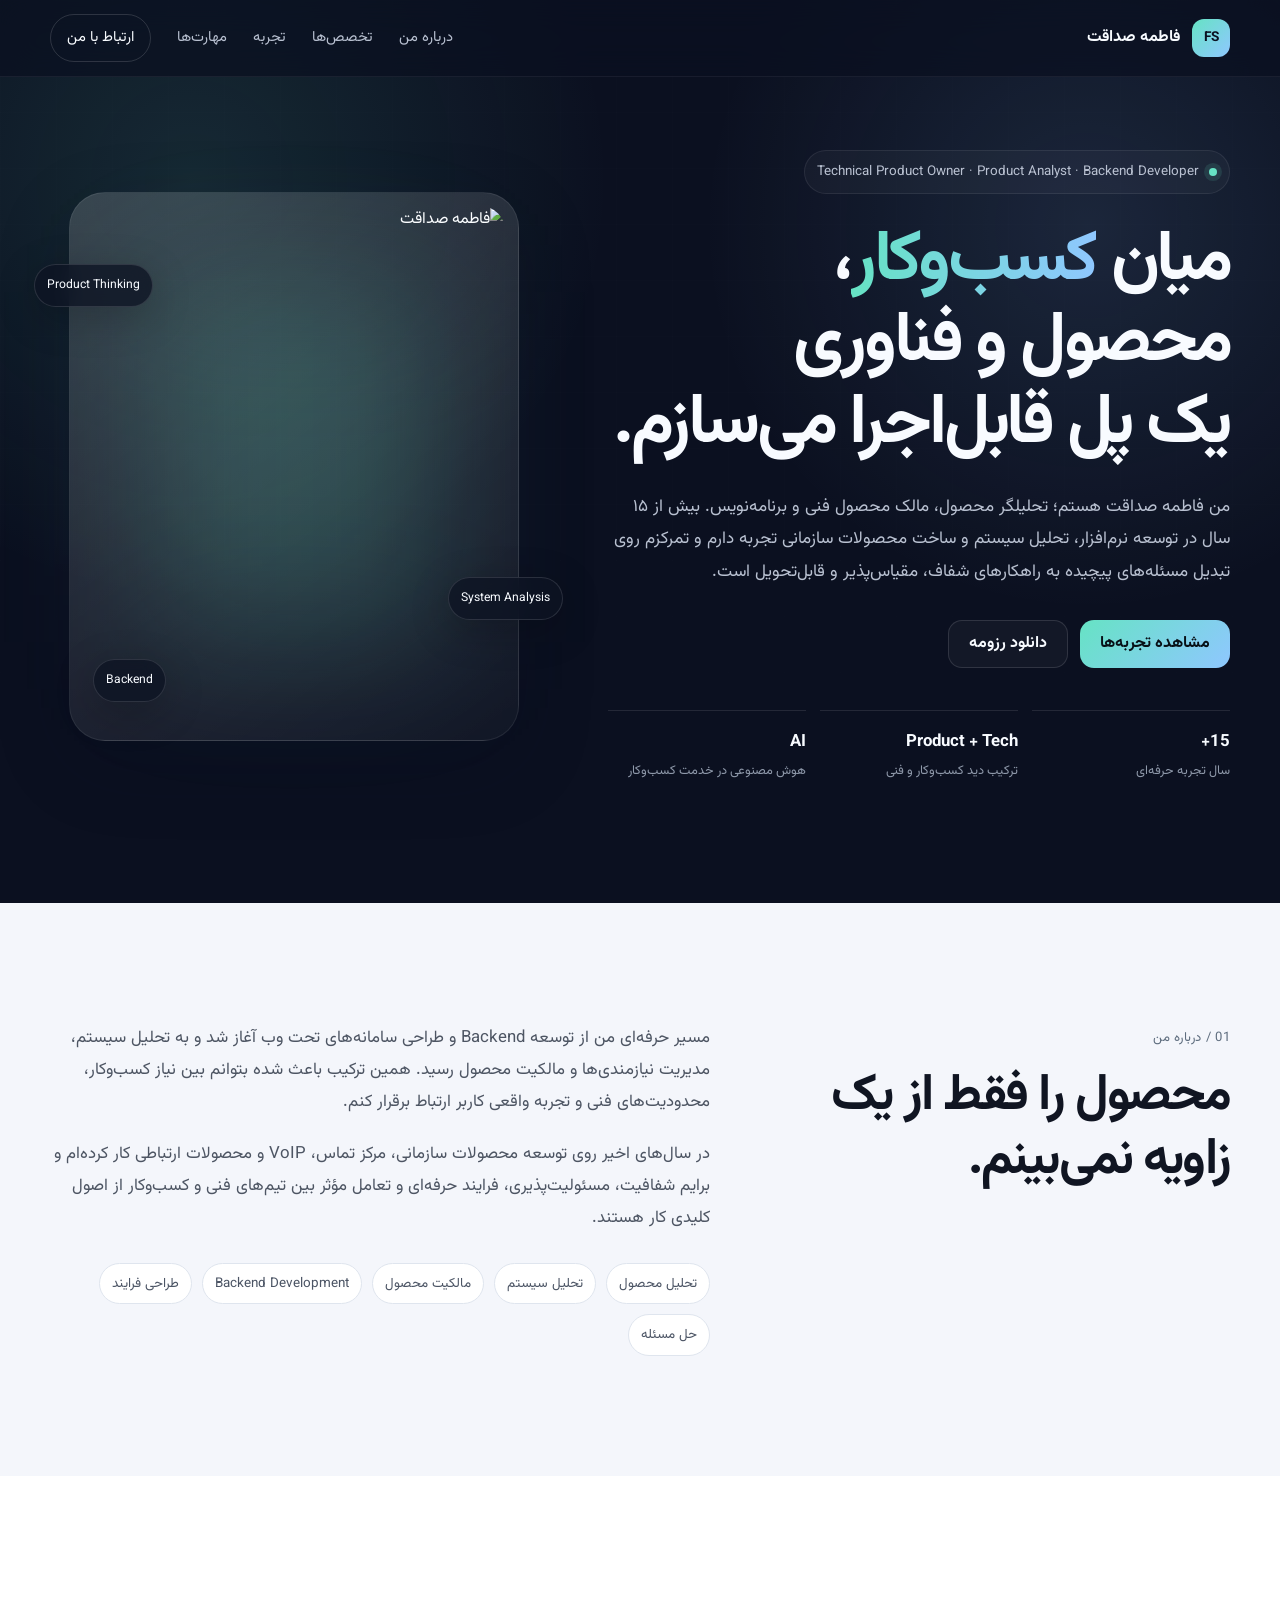
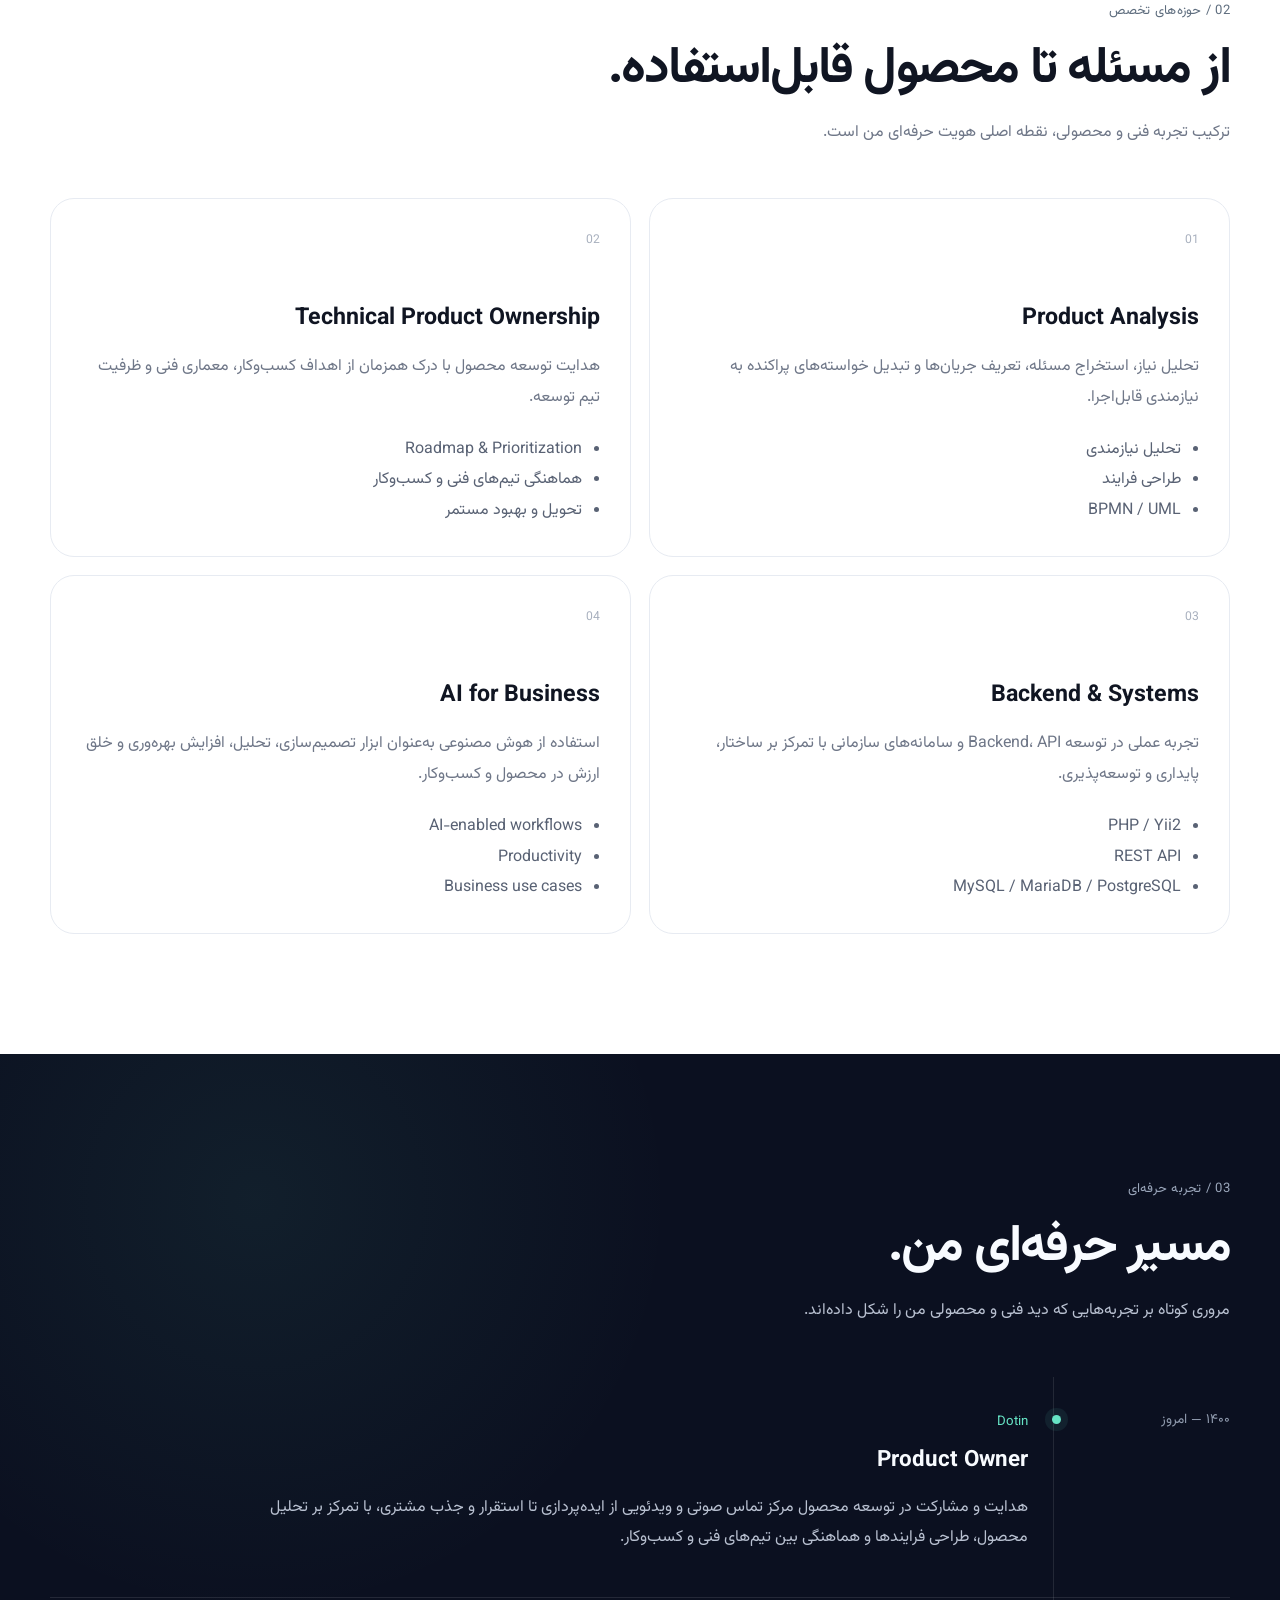
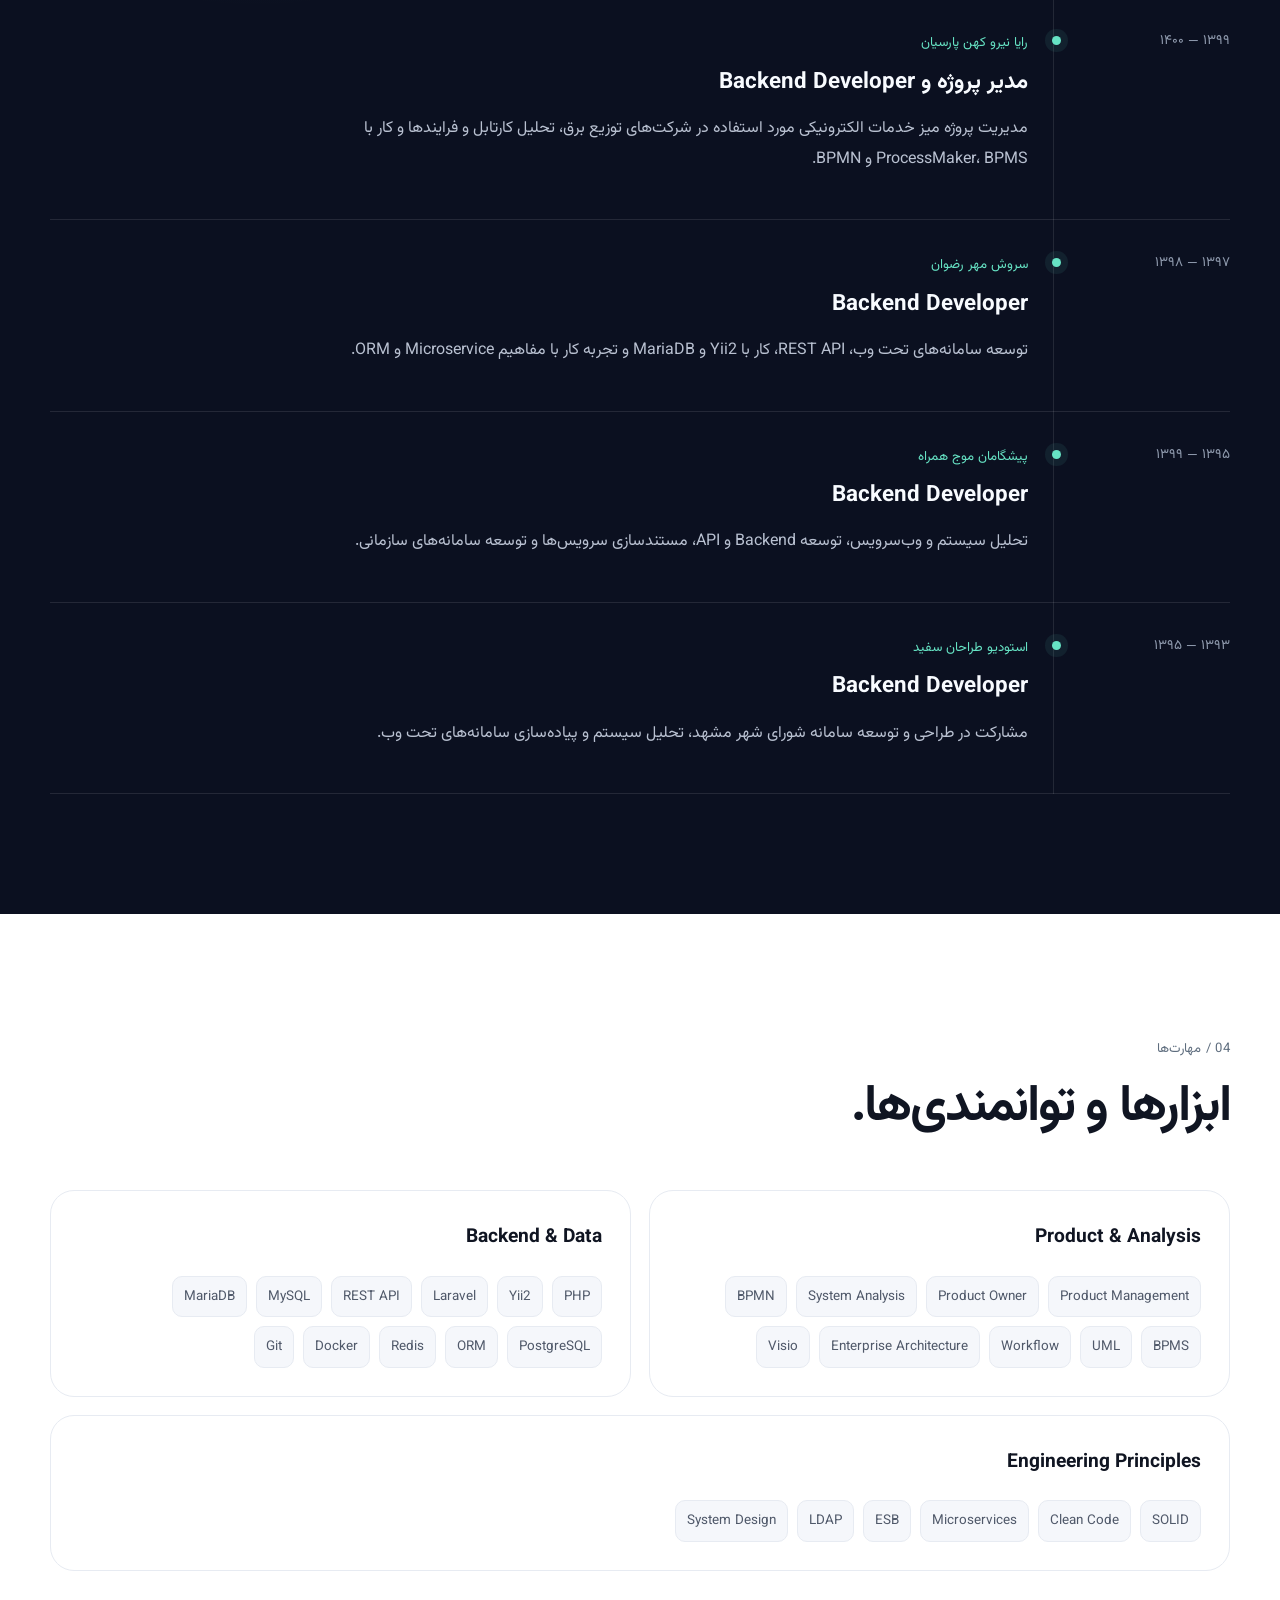
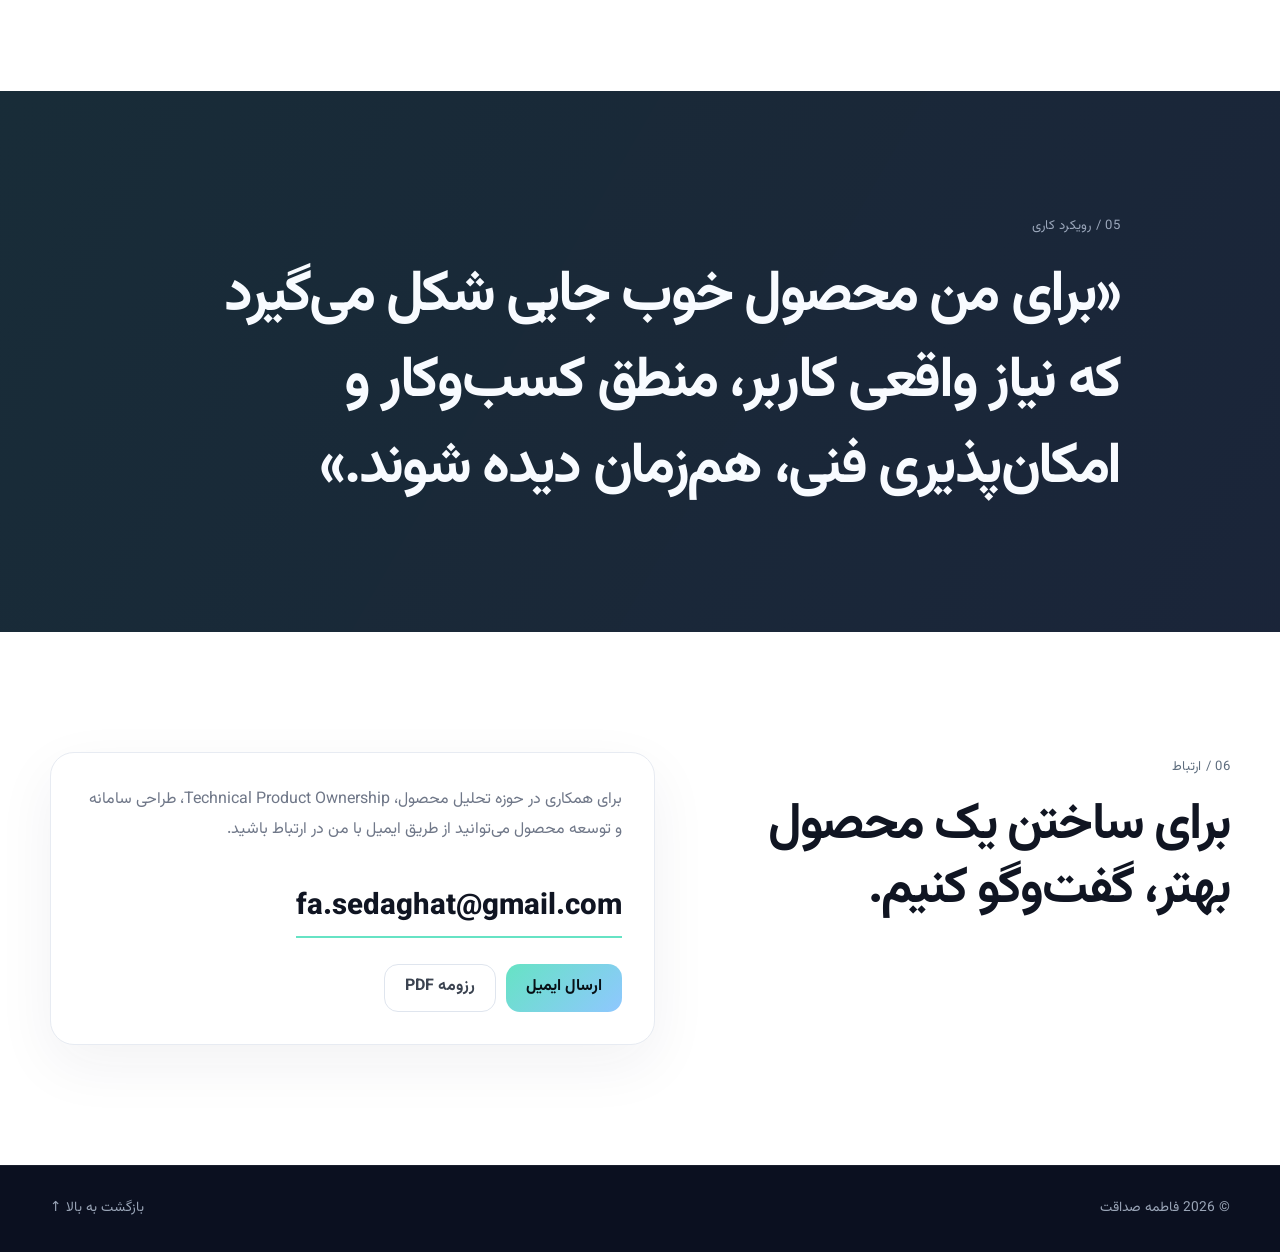
==== index.html @ 84507407 "Add files via upload" ====
<!DOCTYPE html>
<html lang="fa" dir="rtl">
<head>
  <meta charset="UTF-8" />
  <meta name="viewport" content="width=device-width, initial-scale=1.0" />
  <meta name="description" content="وب‌سایت شخصی فاطمه صداقت؛ تحلیلگر محصول، مالک محصول فنی و برنامه‌نویس." />
  <meta name="theme-color" content="#0b1020" />
  <title>فاطمه صداقت | Technical Product Owner & Product Analyst</title>

  <link rel="preconnect" href="https://fonts.googleapis.com">
  <link rel="preconnect" href="https://fonts.gstatic.com" crossorigin>
  <link href="https://fonts.googleapis.com/css2?family=Vazirmatn:wght@300;400;500;600;700;800&display=swap" rel="stylesheet">
  <link rel="stylesheet" href="style.css" />
</head>

<body>
  <div class="noise"></div>

  <header class="site-header" id="top">
    <div class="container nav-wrap">
      <a class="brand" href="#top" aria-label="بازگشت به ابتدای صفحه">
        <span class="brand-mark">FS</span>
        <span>فاطمه صداقت</span>
      </a>

      <button class="nav-toggle" aria-label="باز کردن منو" aria-expanded="false">
        <span></span><span></span>
      </button>

      <nav class="nav" aria-label="منوی اصلی">
        <a href="#about">درباره من</a>
        <a href="#expertise">تخصص‌ها</a>
        <a href="#experience">تجربه</a>
        <a href="#skills">مهارت‌ها</a>
        <a href="#contact" class="nav-cta">ارتباط با من</a>
      </nav>
    </div>
  </header>

  <main>
    <section class="hero section">
      <div class="hero-grid container">
        <div class="hero-copy reveal">
          <div class="eyebrow">
            <span class="status-dot"></span>
            Technical Product Owner · Product Analyst · Backend Developer
          </div>

          <h1>
            میان <span>کسب‌وکار</span>، محصول و فناوری<br />
            یک پل قابل‌اجرا می‌سازم.
          </h1>

          <p class="hero-text">
            من فاطمه صداقت هستم؛ تحلیلگر محصول، مالک محصول فنی و برنامه‌نویس.
            بیش از ۱۵ سال در توسعه نرم‌افزار، تحلیل سیستم و ساخت محصولات سازمانی تجربه دارم
            و تمرکزم روی تبدیل مسئله‌های پیچیده به راهکارهای شفاف، مقیاس‌پذیر و قابل‌تحویل است.
          </p>

          <div class="hero-actions">
            <a class="btn btn-primary" href="#experience">مشاهده تجربه‌ها</a>
            <a class="btn btn-ghost" href="assets/fatemeh-sedaghat-resume.pdf" target="_blank" rel="noopener">
              دانلود رزومه
            </a>
          </div>

          <div class="hero-meta">
            <div>
              <strong>15+</strong>
              <span>سال تجربه حرفه‌ای</span>
            </div>
            <div>
              <strong>Product + Tech</strong>
              <span>ترکیب دید کسب‌وکار و فنی</span>
            </div>
            <div>
              <strong>AI</strong>
              <span>هوش مصنوعی در خدمت کسب‌وکار</span>
            </div>
          </div>
        </div>

        <div class="hero-visual reveal">
          <div class="portrait-shell">
            <div class="portrait-glow"></div>
            <img src="assets/fatemeh-sedaghat.jpg" alt="فاطمه صداقت" />
            <div class="portrait-tag tag-one">Product Thinking</div>
            <div class="portrait-tag tag-two">System Analysis</div>
            <div class="portrait-tag tag-three">Backend</div>
          </div>
        </div>
      </div>

      <div class="hero-grid-bg"></div>
    </section>

    <section class="section section-muted" id="about">
      <div class="container two-col">
        <div class="section-heading reveal">
          <span class="kicker">01 / درباره من</span>
          <h2>محصول را فقط از یک زاویه نمی‌بینم.</h2>
        </div>

        <div class="about-copy reveal">
          <p>
            مسیر حرفه‌ای من از توسعه Backend و طراحی سامانه‌های تحت وب آغاز شد و به تحلیل سیستم،
            مدیریت نیازمندی‌ها و مالکیت محصول رسید. همین ترکیب باعث شده بتوانم بین نیاز کسب‌وکار،
            محدودیت‌های فنی و تجربه واقعی کاربر ارتباط برقرار کنم.
          </p>
          <p>
            در سال‌های اخیر روی توسعه محصولات سازمانی، مرکز تماس، VoIP و محصولات ارتباطی کار کرده‌ام
            و برایم شفافیت، مسئولیت‌پذیری، فرایند حرفه‌ای و تعامل مؤثر بین تیم‌های فنی و کسب‌وکار
            از اصول کلیدی کار هستند.
          </p>

          <div class="about-points">
            <span>تحلیل محصول</span>
            <span>تحلیل سیستم</span>
            <span>مالکیت محصول</span>
            <span>Backend Development</span>
            <span>طراحی فرایند</span>
            <span>حل مسئله</span>
          </div>
        </div>
      </div>
    </section>

    <section class="section" id="expertise">
      <div class="container">
        <div class="section-heading wide reveal">
          <span class="kicker">02 / حوزه‌های تخصص</span>
          <h2>از مسئله تا محصول قابل‌استفاده.</h2>
          <p>ترکیب تجربه فنی و محصولی، نقطه اصلی هویت حرفه‌ای من است.</p>
        </div>

        <div class="cards-grid">
          <article class="service-card reveal">
            <div class="card-index">01</div>
            <h3>Product Analysis</h3>
            <p>تحلیل نیاز، استخراج مسئله، تعریف جریان‌ها و تبدیل خواسته‌های پراکنده به نیازمندی قابل‌اجرا.</p>
            <ul>
              <li>تحلیل نیازمندی</li>
              <li>طراحی فرایند</li>
              <li>BPMN / UML</li>
            </ul>
          </article>

          <article class="service-card reveal">
            <div class="card-index">02</div>
            <h3>Technical Product Ownership</h3>
            <p>هدایت توسعه محصول با درک همزمان از اهداف کسب‌وکار، معماری فنی و ظرفیت تیم توسعه.</p>
            <ul>
              <li>Roadmap & Prioritization</li>
              <li>هماهنگی تیم‌های فنی و کسب‌وکار</li>
              <li>تحویل و بهبود مستمر</li>
            </ul>
          </article>

          <article class="service-card reveal">
            <div class="card-index">03</div>
            <h3>Backend & Systems</h3>
            <p>تجربه عملی در توسعه Backend، API و سامانه‌های سازمانی با تمرکز بر ساختار، پایداری و توسعه‌پذیری.</p>
            <ul>
              <li>PHP / Yii2</li>
              <li>REST API</li>
              <li>MySQL / MariaDB / PostgreSQL</li>
            </ul>
          </article>

          <article class="service-card reveal">
            <div class="card-index">04</div>
            <h3>AI for Business</h3>
            <p>استفاده از هوش مصنوعی به‌عنوان ابزار تصمیم‌سازی، تحلیل، افزایش بهره‌وری و خلق ارزش در محصول و کسب‌وکار.</p>
            <ul>
              <li>AI-enabled workflows</li>
              <li>Productivity</li>
              <li>Business use cases</li>
            </ul>
          </article>
        </div>
      </div>
    </section>

    <section class="section section-dark" id="experience">
      <div class="container">
        <div class="section-heading wide reveal">
          <span class="kicker">03 / تجربه حرفه‌ای</span>
          <h2>مسیر حرفه‌ای من.</h2>
          <p>مروری کوتاه بر تجربه‌هایی که دید فنی و محصولی من را شکل داده‌اند.</p>
        </div>

        <div class="timeline">
          <article class="timeline-item reveal">
            <div class="timeline-date">۱۴۰۰ — امروز</div>
            <div class="timeline-content">
              <span class="company">Dotin</span>
              <h3>Product Owner</h3>
              <p>
                هدایت و مشارکت در توسعه محصول مرکز تماس صوتی و ویدئویی از ایده‌پردازی تا استقرار و جذب مشتری،
                با تمرکز بر تحلیل محصول، طراحی فرایندها و هماهنگی بین تیم‌های فنی و کسب‌وکار.
              </p>
            </div>
          </article>

          <article class="timeline-item reveal">
            <div class="timeline-date">۱۳۹۹ — ۱۴۰۰</div>
            <div class="timeline-content">
              <span class="company">رایا نیرو کهن پارسیان</span>
              <h3>مدیر پروژه و Backend Developer</h3>
              <p>
                مدیریت پروژه میز خدمات الکترونیکی مورد استفاده در شرکت‌های توزیع برق،
                تحلیل کارتابل و فرایندها و کار با ProcessMaker، BPMS و BPMN.
              </p>
            </div>
          </article>

          <article class="timeline-item reveal">
            <div class="timeline-date">۱۳۹۷ — ۱۳۹۸</div>
            <div class="timeline-content">
              <span class="company">سروش مهر رضوان</span>
              <h3>Backend Developer</h3>
              <p>
                توسعه سامانه‌های تحت وب، REST API، کار با Yii2 و MariaDB و تجربه کار با مفاهیم Microservice و ORM.
              </p>
            </div>
          </article>

          <article class="timeline-item reveal">
            <div class="timeline-date">۱۳۹۵ — ۱۳۹۹</div>
            <div class="timeline-content">
              <span class="company">پیشگامان موج همراه</span>
              <h3>Backend Developer</h3>
              <p>
                تحلیل سیستم و وب‌سرویس، توسعه Backend و API، مستندسازی سرویس‌ها و توسعه سامانه‌های سازمانی.
              </p>
            </div>
          </article>

          <article class="timeline-item reveal">
            <div class="timeline-date">۱۳۹۳ — ۱۳۹۵</div>
            <div class="timeline-content">
              <span class="company">استودیو طراحان سفید</span>
              <h3>Backend Developer</h3>
              <p>
                مشارکت در طراحی و توسعه سامانه شورای شهر مشهد، تحلیل سیستم و پیاده‌سازی سامانه‌های تحت وب.
              </p>
            </div>
          </article>
        </div>
      </div>
    </section>

    <section class="section" id="skills">
      <div class="container">
        <div class="section-heading wide reveal">
          <span class="kicker">04 / مهارت‌ها</span>
          <h2>ابزارها و توانمندی‌ها.</h2>
        </div>

        <div class="skills-layout">
          <div class="skill-panel reveal">
            <h3>Product & Analysis</h3>
            <div class="skill-cloud">
              <span>Product Management</span><span>Product Owner</span><span>System Analysis</span>
              <span>BPMN</span><span>BPMS</span><span>UML</span><span>Workflow</span>
              <span>Enterprise Architecture</span><span>Visio</span>
            </div>
          </div>

          <div class="skill-panel reveal">
            <h3>Backend & Data</h3>
            <div class="skill-cloud">
              <span>PHP</span><span>Yii2</span><span>Laravel</span><span>REST API</span>
              <span>MySQL</span><span>MariaDB</span><span>PostgreSQL</span><span>ORM</span>
              <span>Redis</span><span>Docker</span><span>Git</span>
            </div>
          </div>

          <div class="skill-panel reveal">
            <h3>Engineering Principles</h3>
            <div class="skill-cloud">
              <span>SOLID</span><span>Clean Code</span><span>Microservices</span>
              <span>ESB</span><span>LDAP</span><span>System Design</span>
            </div>
          </div>
        </div>
      </div>
    </section>

    <section class="section section-accent">
      <div class="container philosophy reveal">
        <span class="kicker">05 / رویکرد کاری</span>
        <blockquote>
          «برای من محصول خوب جایی شکل می‌گیرد که نیاز واقعی کاربر،
          منطق کسب‌وکار و امکان‌پذیری فنی، هم‌زمان دیده شوند.»
        </blockquote>
      </div>
    </section>

    <section class="section" id="contact">
      <div class="container contact-grid">
        <div class="section-heading reveal">
          <span class="kicker">06 / ارتباط</span>
          <h2>برای ساختن یک محصول بهتر، گفت‌وگو کنیم.</h2>
        </div>

        <div class="contact-card reveal">
          <p>
            برای همکاری در حوزه تحلیل محصول، Technical Product Ownership،
            طراحی سامانه و توسعه محصول می‌توانید از طریق ایمیل با من در ارتباط باشید.
          </p>

          <a class="email-link" href="mailto:fa.sedaghat@gmail.com">fa.sedaghat@gmail.com</a>

          <div class="contact-actions">
            <a class="btn btn-primary" href="mailto:fa.sedaghat@gmail.com">ارسال ایمیل</a>
            <a class="btn btn-ghost" href="assets/fatemeh-sedaghat-resume.pdf" target="_blank" rel="noopener">رزومه PDF</a>
          </div>
        </div>
      </div>
    </section>
  </main>

  <footer>
    <div class="container footer-inner">
      <span>© <span id="year"></span> فاطمه صداقت</span>
      <a href="#top">بازگشت به بالا ↑</a>
    </div>
  </footer>

  <script src="script.js"></script>
</body>
</html>
---- style.css ----
:root {
  --bg: #0b1020;
  --bg-2: #101728;
  --panel: #131c30;
  --panel-soft: #f4f6fb;
  --text: #101522;
  --muted: #6f7788;
  --white: #f8fbff;
  --white-muted: #b9c1d1;
  --accent: #66e3c4;
  --accent-2: #8fc7ff;
  --line: rgba(255,255,255,.10);
  --line-light: #e7ebf2;
  --radius: 24px;
  --shadow: 0 24px 80px rgba(9,14,28,.16);
}

* { box-sizing: border-box; }
html { scroll-behavior: smooth; }

body {
  margin: 0;
  font-family: "Vazirmatn", system-ui, -apple-system, BlinkMacSystemFont, "Segoe UI", sans-serif;
  color: var(--text);
  background: #ffffff;
  line-height: 1.9;
  overflow-x: hidden;
}

a { color: inherit; text-decoration: none; }
img { max-width: 100%; display: block; }
button { font: inherit; }

.noise {
  pointer-events: none;
  position: fixed;
  inset: 0;
  opacity: .025;
  z-index: 100;
  background-image: radial-gradient(#000 0.65px, transparent 0.65px);
  background-size: 4px 4px;
}

.container {
  width: min(1180px, calc(100% - 40px));
  margin: 0 auto;
}

.section {
  position: relative;
  padding: 120px 0;
}

.section-muted { background: var(--panel-soft); }

.site-header {
  position: fixed;
  top: 0;
  left: 0;
  right: 0;
  z-index: 50;
  background: rgba(11,16,32,.72);
  backdrop-filter: blur(16px);
  border-bottom: 1px solid rgba(255,255,255,.06);
}

.nav-wrap {
  min-height: 76px;
  display: flex;
  align-items: center;
  justify-content: space-between;
  gap: 24px;
}

.brand {
  color: var(--white);
  display: inline-flex;
  align-items: center;
  gap: 12px;
  font-weight: 700;
}

.brand-mark {
  width: 38px;
  height: 38px;
  border-radius: 12px;
  display: grid;
  place-items: center;
  color: var(--bg);
  background: linear-gradient(135deg, var(--accent), var(--accent-2));
  font-size: .85rem;
}

.nav {
  display: flex;
  align-items: center;
  gap: 26px;
  color: var(--white-muted);
  font-size: .92rem;
}

.nav a { transition: color .2s ease; }
.nav a:hover { color: var(--white); }

.nav-cta {
  border: 1px solid rgba(255,255,255,.14);
  padding: 9px 16px;
  border-radius: 999px;
  color: var(--white) !important;
}

.nav-toggle {
  display: none;
  border: 0;
  background: transparent;
  padding: 8px;
}
.nav-toggle span {
  width: 24px;
  height: 2px;
  display: block;
  background: var(--white);
  margin: 5px 0;
}

.hero {
  min-height: 100vh;
  display: flex;
  align-items: center;
  background:
    radial-gradient(circle at 15% 20%, rgba(102,227,196,.12), transparent 32%),
    radial-gradient(circle at 85% 25%, rgba(143,199,255,.12), transparent 30%),
    var(--bg);
  color: var(--white);
  padding-top: 150px;
  overflow: hidden;
}

.hero-grid {
  position: relative;
  z-index: 2;
  display: grid;
  grid-template-columns: 1.12fr .88fr;
  gap: 70px;
  align-items: center;
}

.eyebrow {
  display: inline-flex;
  align-items: center;
  gap: 10px;
  color: var(--white-muted);
  font-size: .84rem;
  padding: 8px 12px;
  border: 1px solid rgba(255,255,255,.08);
  border-radius: 999px;
  background: rgba(255,255,255,.03);
}

.status-dot {
  width: 8px;
  height: 8px;
  border-radius: 50%;
  background: var(--accent);
  box-shadow: 0 0 0 5px rgba(102,227,196,.12);
}

.hero h1 {
  margin: 28px 0 24px;
  font-size: clamp(2.8rem, 5.5vw, 5.4rem);
  line-height: 1.16;
  letter-spacing: -.045em;
}
.hero h1 span {
  color: transparent;
  background: linear-gradient(90deg, var(--accent), var(--accent-2));
  background-clip: text;
  -webkit-background-clip: text;
}

.hero-text {
  color: var(--white-muted);
  max-width: 760px;
  font-size: 1.07rem;
}

.hero-actions {
  display: flex;
  flex-wrap: wrap;
  gap: 12px;
  margin-top: 32px;
}

.btn {
  display: inline-flex;
  align-items: center;
  justify-content: center;
  min-height: 48px;
  padding: 0 20px;
  border-radius: 14px;
  font-weight: 700;
  transition: transform .2s ease, background .2s ease, border-color .2s ease;
}
.btn:hover { transform: translateY(-2px); }

.btn-primary {
  color: #071016;
  background: linear-gradient(135deg, var(--accent), var(--accent-2));
}

.btn-ghost {
  color: inherit;
  border: 1px solid rgba(127,139,160,.25);
  background: rgba(255,255,255,.035);
}

.hero .btn-ghost {
  border-color: rgba(255,255,255,.12);
  color: var(--white);
}

.hero-meta {
  margin-top: 42px;
  display: grid;
  grid-template-columns: repeat(3, 1fr);
  gap: 14px;
}
.hero-meta > div {
  border-top: 1px solid rgba(255,255,255,.10);
  padding-top: 16px;
}
.hero-meta strong {
  display: block;
  color: var(--white);
  font-size: 1.05rem;
}
.hero-meta span {
  display: block;
  color: #8f99aa;
  font-size: .8rem;
}

.hero-visual {
  position: relative;
  min-height: 580px;
  display: grid;
  place-items: center;
}

.portrait-shell {
  position: relative;
  width: min(450px, 100%);
  aspect-ratio: .82;
  border-radius: 36px;
  padding: 12px;
  background: linear-gradient(145deg, rgba(255,255,255,.16), rgba(255,255,255,.03));
  border: 1px solid rgba(255,255,255,.08);
  box-shadow: var(--shadow);
}
.portrait-shell img {
  width: 100%;
  height: 100%;
  object-fit: cover;
  object-position: 35% center;
  border-radius: 28px;
  filter: saturate(.88) contrast(1.02);
}
.portrait-glow {
  position: absolute;
  inset: 18%;
  filter: blur(70px);
  background: rgba(102,227,196,.20);
  z-index: -1;
}
.portrait-tag {
  position: absolute;
  font-size: .76rem;
  color: var(--white);
  padding: 9px 12px;
  border-radius: 999px;
  border: 1px solid rgba(255,255,255,.12);
  background: rgba(13,20,35,.78);
  backdrop-filter: blur(10px);
  box-shadow: 0 10px 40px rgba(0,0,0,.22);
}
.tag-one { top: 13%; left: -8%; }
.tag-two { bottom: 22%; right: -10%; }
.tag-three { bottom: 7%; left: 5%; }

.hero-grid-bg {
  position: absolute;
  inset: 0;
  opacity: .25;
  background-image:
    linear-gradient(rgba(255,255,255,.03) 1px, transparent 1px),
    linear-gradient(90deg, rgba(255,255,255,.03) 1px, transparent 1px);
  background-size: 56px 56px;
  mask-image: linear-gradient(to bottom, #000 30%, transparent 100%);
}

.two-col {
  display: grid;
  grid-template-columns: .8fr 1.2fr;
  gap: 80px;
  align-items: start;
}

.kicker {
  display: inline-block;
  color: #5e6d7e;
  font-size: .82rem;
  letter-spacing: .02em;
  margin-bottom: 14px;
}
.section-dark .kicker,
.section-accent .kicker { color: #9ba7bb; }

.section-heading h2 {
  margin: 0;
  font-size: clamp(2rem, 4vw, 3.6rem);
  line-height: 1.25;
  letter-spacing: -.035em;
}
.section-heading.wide {
  max-width: 780px;
  margin-bottom: 50px;
}
.section-heading p {
  color: var(--muted);
  margin: 16px 0 0;
}

.about-copy {
  font-size: 1.05rem;
  color: #4d5563;
}
.about-copy p { margin-top: 0; margin-bottom: 20px; }

.about-points {
  display: flex;
  flex-wrap: wrap;
  gap: 10px;
  margin-top: 28px;
}
.about-points span {
  border: 1px solid #dfe5ee;
  background: #fff;
  padding: 7px 12px;
  border-radius: 999px;
  font-size: .84rem;
  color: #4c5565;
}

.cards-grid {
  display: grid;
  grid-template-columns: repeat(2, 1fr);
  gap: 18px;
}

.service-card {
  position: relative;
  min-height: 320px;
  padding: 30px;
  border-radius: var(--radius);
  border: 1px solid var(--line-light);
  background: #fff;
  transition: transform .25s ease, box-shadow .25s ease, border-color .25s ease;
}
.service-card:hover {
  transform: translateY(-5px);
  box-shadow: 0 22px 60px rgba(28,40,65,.08);
  border-color: #d7dfea;
}
.card-index {
  color: #a8b0be;
  font-size: .76rem;
  margin-bottom: 44px;
}
.service-card h3 {
  font-size: 1.45rem;
  margin: 0 0 12px;
}
.service-card p {
  color: var(--muted);
  margin: 0 0 22px;
}
.service-card ul {
  margin: 0;
  padding: 0 18px 0 0;
  color: #596274;
}

.section-dark {
  background:
    radial-gradient(circle at 20% 10%, rgba(102,227,196,.07), transparent 25%),
    var(--bg);
  color: var(--white);
}
.section-dark .section-heading p { color: var(--white-muted); }

.timeline {
  position: relative;
}
.timeline::before {
  content: "";
  position: absolute;
  top: 0;
  right: 176px;
  bottom: 0;
  width: 1px;
  background: var(--line);
}

.timeline-item {
  display: grid;
  grid-template-columns: 150px 1fr;
  gap: 52px;
  padding: 30px 0 44px;
  border-bottom: 1px solid var(--line);
}
.timeline-date {
  color: #8f9aad;
  font-size: .86rem;
}
.timeline-content {
  position: relative;
  max-width: 760px;
}
.timeline-content::before {
  content: "";
  position: absolute;
  right: -33px;
  top: 8px;
  width: 9px;
  height: 9px;
  border-radius: 50%;
  background: var(--accent);
  box-shadow: 0 0 0 7px rgba(102,227,196,.08);
}
.company {
  color: var(--accent);
  font-size: .83rem;
}
.timeline h3 {
  margin: 3px 0 10px;
  font-size: 1.4rem;
}
.timeline p {
  margin: 0;
  color: var(--white-muted);
}

.skills-layout {
  display: grid;
  grid-template-columns: 1fr 1fr;
  gap: 18px;
}
.skill-panel {
  padding: 28px;
  border: 1px solid var(--line-light);
  border-radius: var(--radius);
  background: #fff;
}
.skill-panel:nth-child(3) { grid-column: 1 / -1; }
.skill-panel h3 {
  margin: 0 0 20px;
  font-size: 1.2rem;
}
.skill-cloud {
  display: flex;
  flex-wrap: wrap;
  gap: 9px;
}
.skill-cloud span {
  background: #f5f7fb;
  border: 1px solid #e7ebf2;
  color: #50596a;
  padding: 7px 11px;
  border-radius: 10px;
  font-size: .84rem;
}

.section-accent {
  color: var(--white);
  background:
    linear-gradient(120deg, rgba(102,227,196,.10), rgba(143,199,255,.08)),
    var(--bg-2);
}
.philosophy {
  max-width: 960px;
}
blockquote {
  margin: 0;
  font-size: clamp(2rem, 4.5vw, 4.2rem);
  line-height: 1.5;
  letter-spacing: -.04em;
  font-weight: 700;
}

.contact-grid {
  display: grid;
  grid-template-columns: .9fr 1.1fr;
  gap: 80px;
  align-items: start;
}

.contact-card {
  padding: 32px;
  border-radius: var(--radius);
  border: 1px solid var(--line-light);
  background: #fff;
  box-shadow: 0 20px 60px rgba(28,40,65,.06);
}
.contact-card p {
  color: var(--muted);
  margin-top: 0;
}
.email-link {
  display: inline-block;
  direction: ltr;
  font-size: clamp(1.2rem, 2.3vw, 1.9rem);
  font-weight: 800;
  margin: 18px 0 26px;
  border-bottom: 2px solid var(--accent);
}
.contact-actions {
  display: flex;
  flex-wrap: wrap;
  gap: 10px;
}
.contact-card .btn-ghost {
  color: #3b4350;
  border-color: #dfe5ee;
}

footer {
  background: var(--bg);
  color: #9aa5b7;
  border-top: 1px solid rgba(255,255,255,.06);
}
.footer-inner {
  min-height: 86px;
  display: flex;
  align-items: center;
  justify-content: space-between;
  gap: 20px;
  font-size: .86rem;
}
.footer-inner a:hover { color: var(--white); }

.reveal {
  opacity: 0;
  transform: translateY(24px);
  transition: opacity .7s ease, transform .7s ease;
}
.reveal.visible {
  opacity: 1;
  transform: translateY(0);
}

@media (max-width: 980px) {
  .section { padding: 90px 0; }
  .hero-grid, .two-col, .contact-grid {
    grid-template-columns: 1fr;
    gap: 50px;
  }
  .hero { padding-top: 120px; }
  .hero-visual { min-height: auto; }
  .portrait-shell { width: min(560px, 92%); }
  .cards-grid { grid-template-columns: 1fr; }
  .timeline::before { right: 126px; }
  .timeline-item { grid-template-columns: 100px 1fr; }
  .skills-layout { grid-template-columns: 1fr; }
  .skill-panel:nth-child(3) { grid-column: auto; }
}

@media (max-width: 760px) {
  .container { width: min(100% - 28px, 1180px); }
  .site-header { background: rgba(11,16,32,.90); }
  .nav-toggle { display: block; }
  .nav {
    position: absolute;
    top: 76px;
    right: 14px;
    left: 14px;
    display: none;
    flex-direction: column;
    align-items: stretch;
    gap: 4px;
    padding: 14px;
    border-radius: 18px;
    background: #101728;
    border: 1px solid rgba(255,255,255,.08);
    box-shadow: 0 22px 70px rgba(0,0,0,.26);
  }
  .nav.open { display: flex; }
  .nav a { padding: 9px 10px; }
  .nav-cta { border-radius: 10px; }

  .hero h1 { font-size: clamp(2.5rem, 13vw, 4.2rem); }
  .hero-meta { grid-template-columns: 1fr; }
  .portrait-shell { aspect-ratio: .86; }
  .tag-one { left: 2%; }
  .tag-two { right: 2%; }

  .timeline::before { display: none; }
  .timeline-item {
    grid-template-columns: 1fr;
    gap: 8px;
  }
  .timeline-content::before { display: none; }
  blockquote { font-size: clamp(1.8rem, 8.5vw, 3rem); }

  .footer-inner {
    padding: 22px 0;
    flex-direction: column;
    justify-content: center;
  }
}
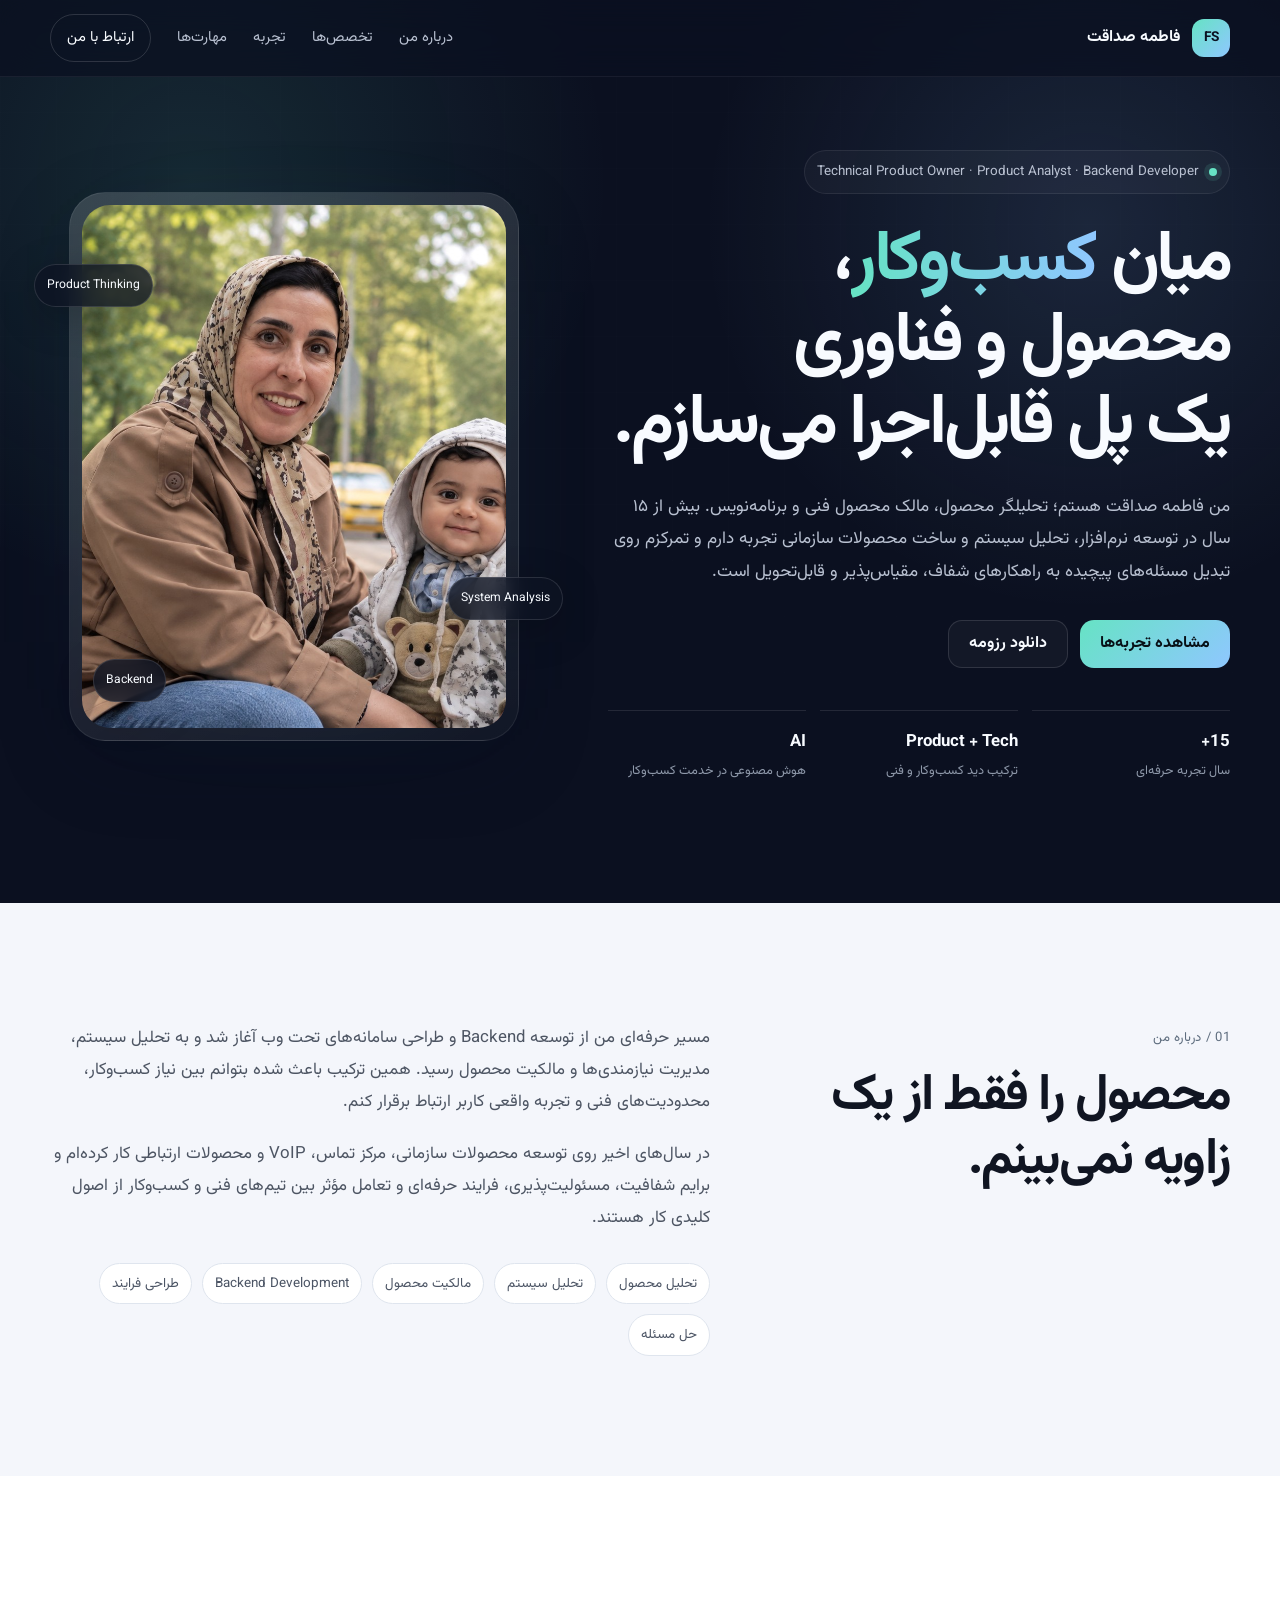
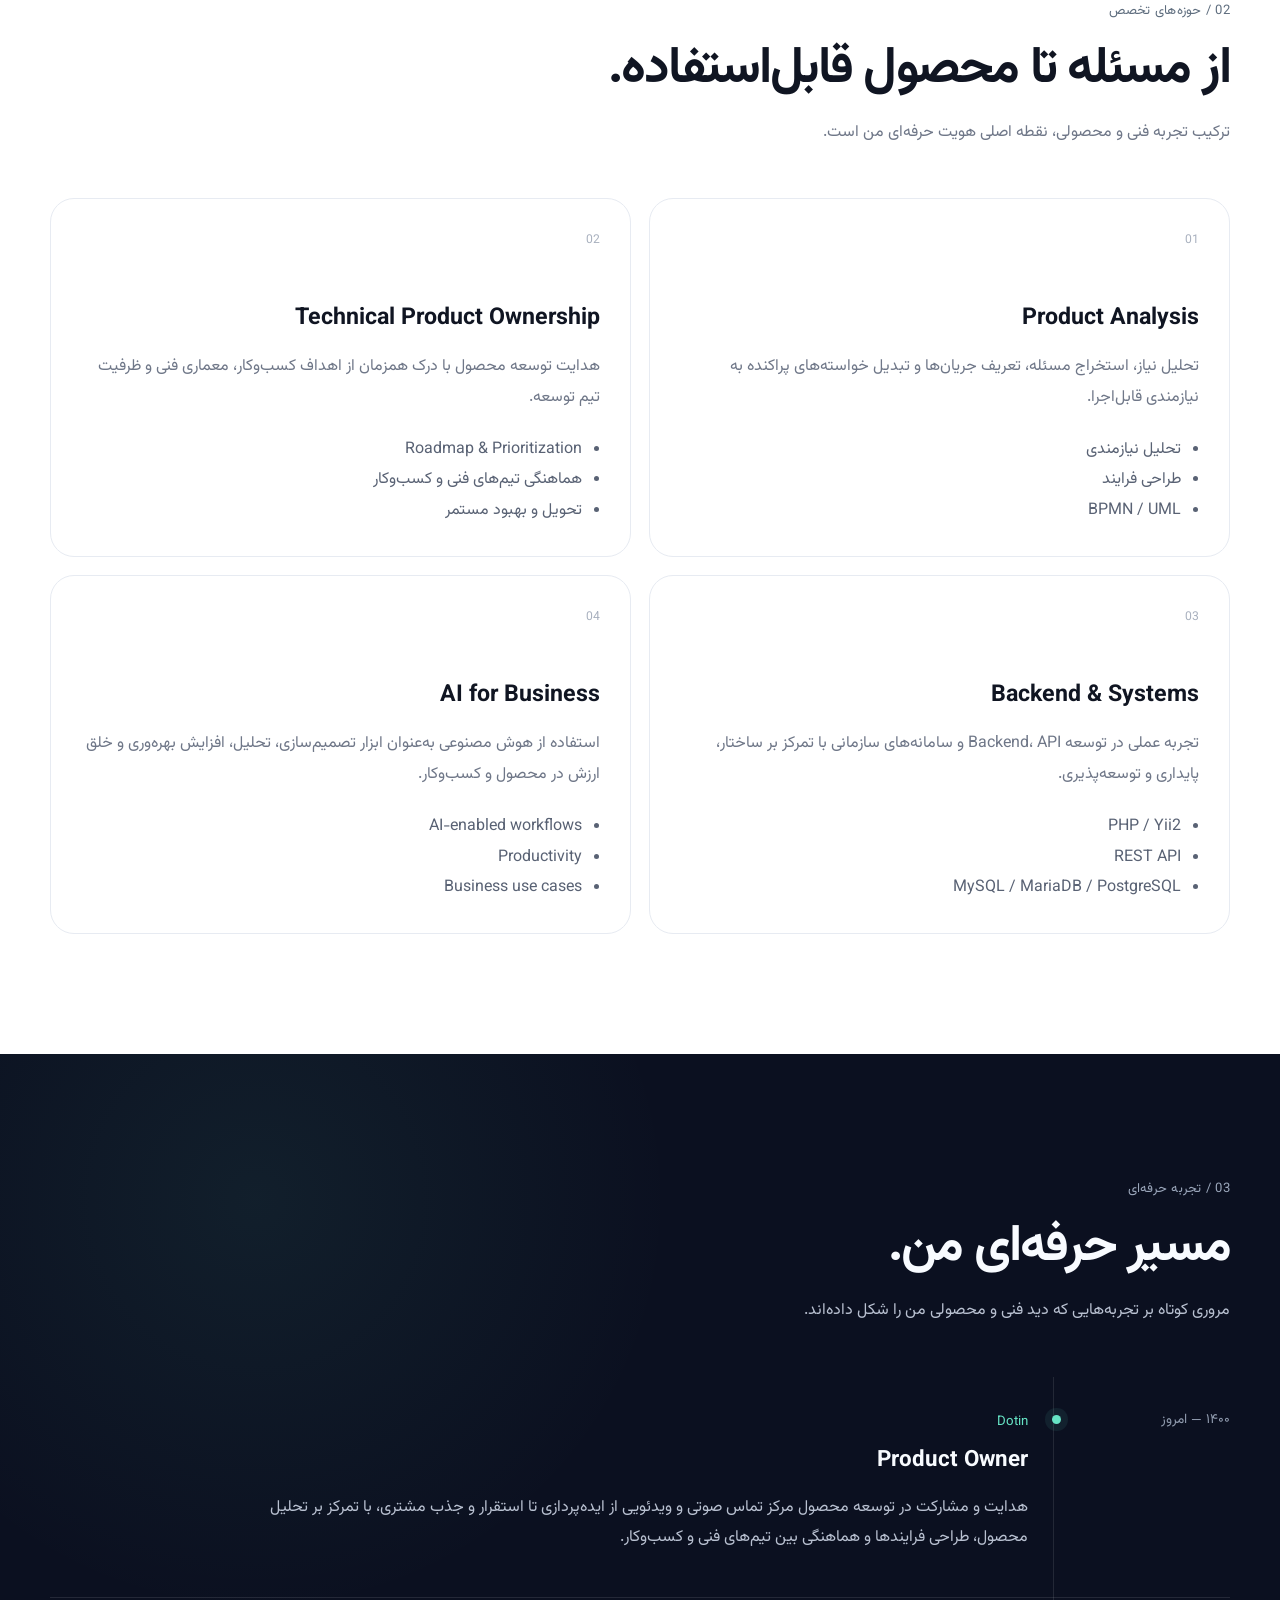
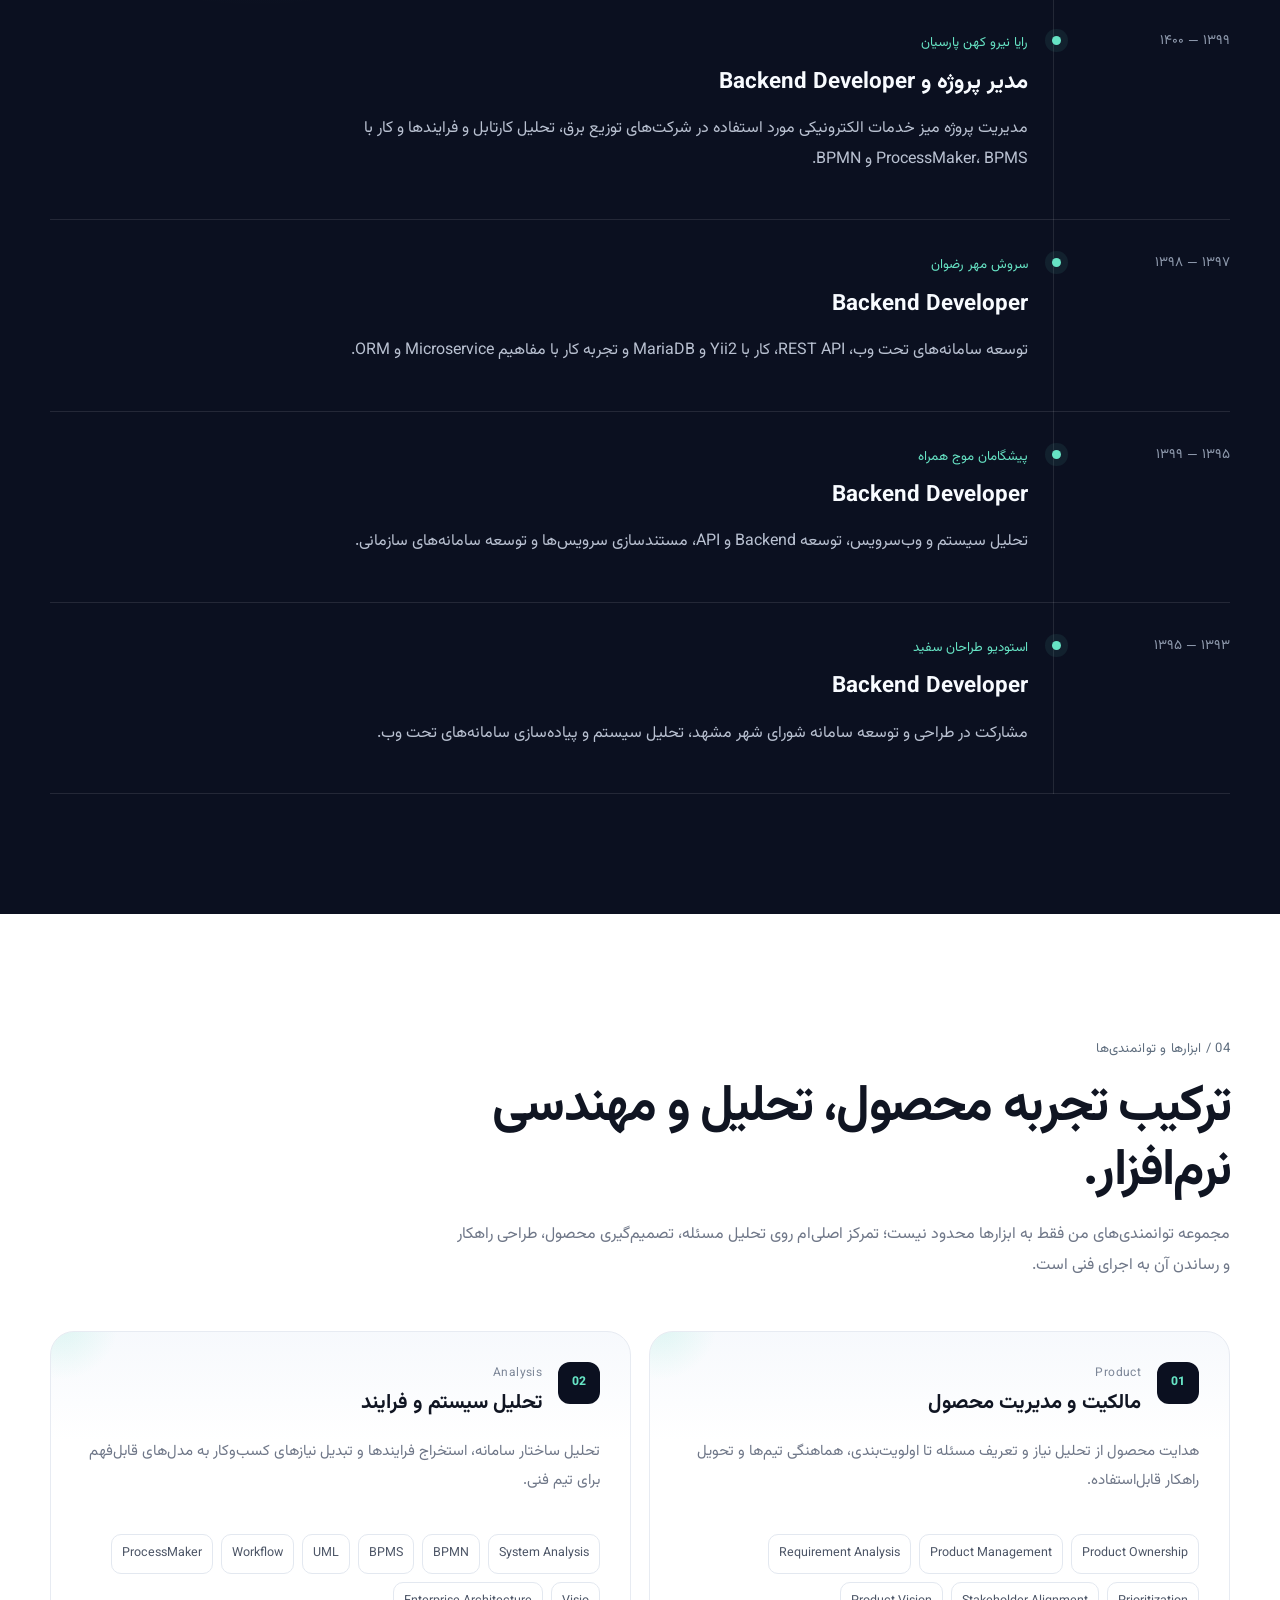
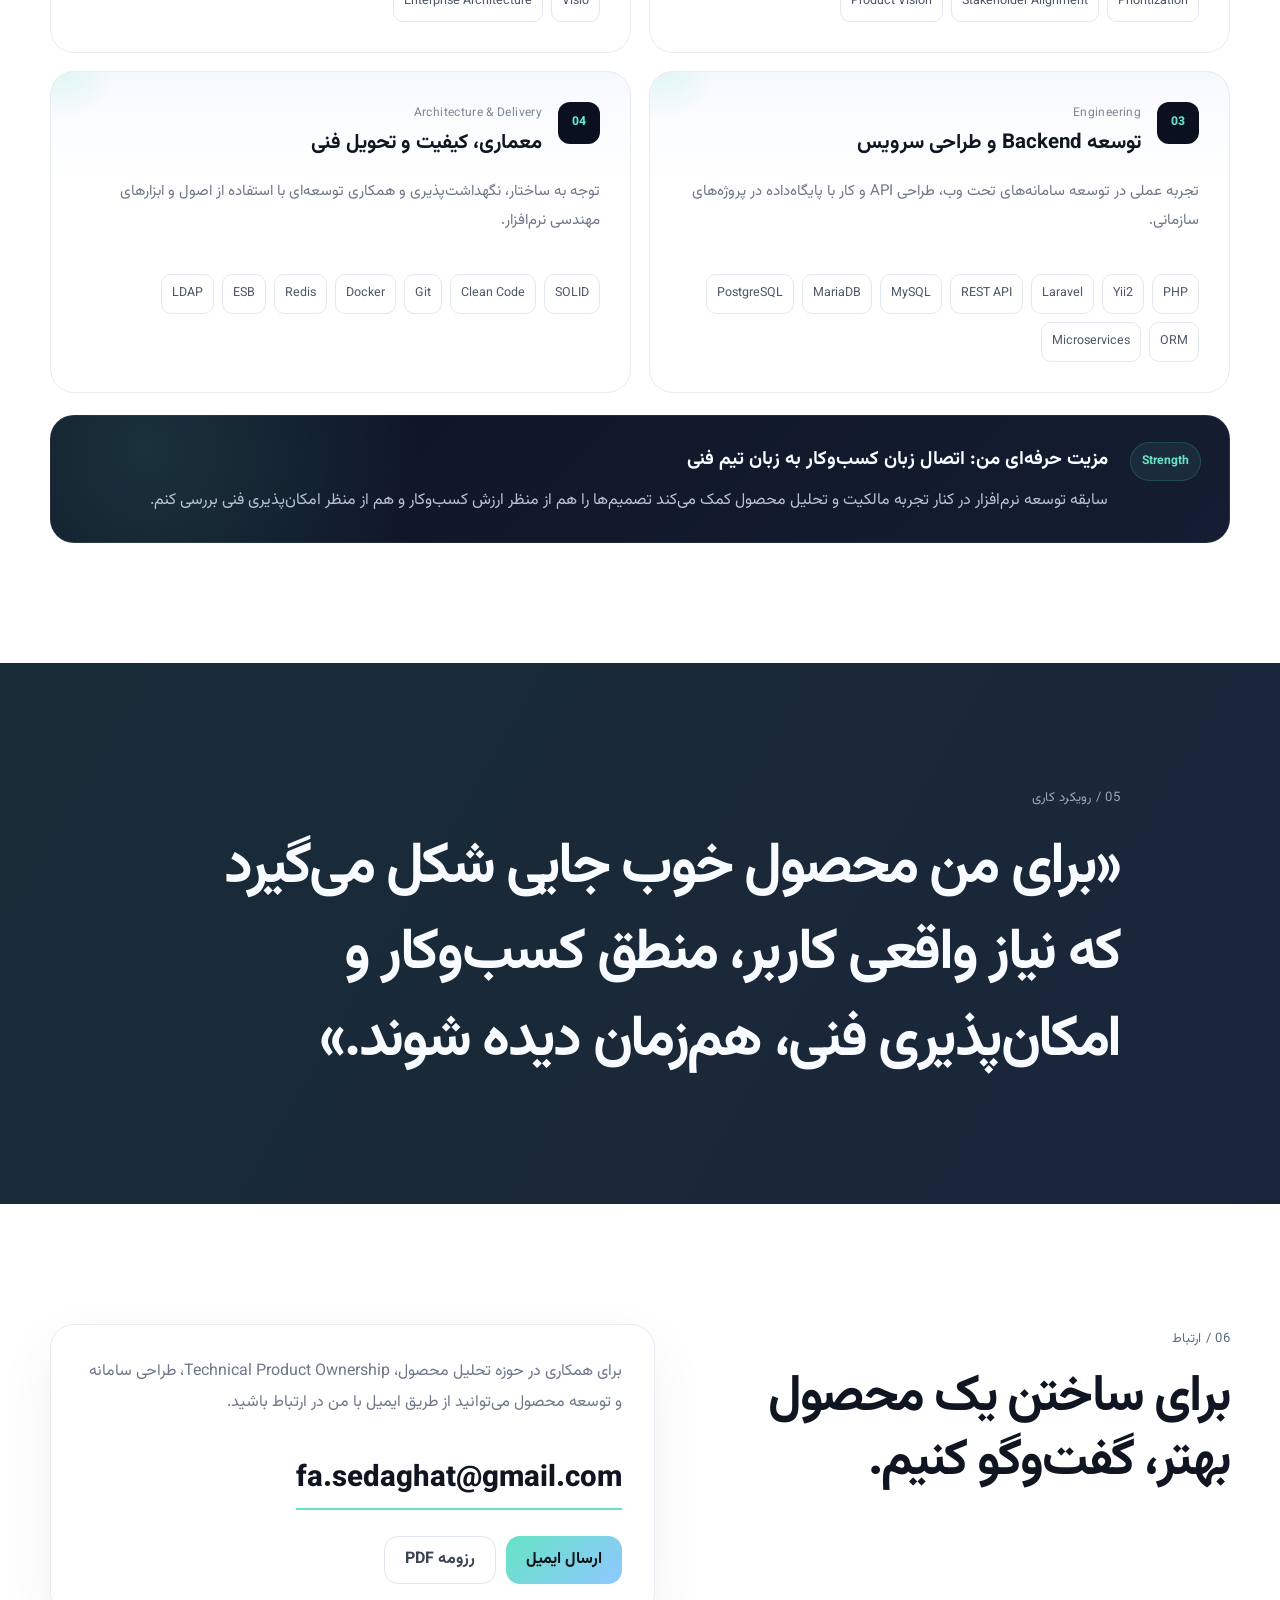
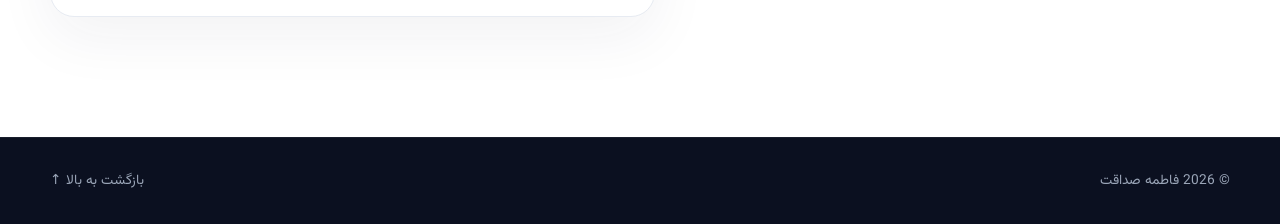
==== commit 81ac94bc: "Change skill" ====
--- a/index.html
+++ b/index.html
@@ -253,35 +253,114 @@
     <section class="section" id="skills">
       <div class="container">
         <div class="section-heading wide reveal">
-          <span class="kicker">04 / مهارت‌ها</span>
-          <h2>ابزارها و توانمندی‌ها.</h2>
-        </div>
-
-        <div class="skills-layout">
-          <div class="skill-panel reveal">
-            <h3>Product & Analysis</h3>
-            <div class="skill-cloud">
-              <span>Product Management</span><span>Product Owner</span><span>System Analysis</span>
-              <span>BPMN</span><span>BPMS</span><span>UML</span><span>Workflow</span>
-              <span>Enterprise Architecture</span><span>Visio</span>
-            </div>
-          </div>
-
-          <div class="skill-panel reveal">
-            <h3>Backend & Data</h3>
-            <div class="skill-cloud">
-              <span>PHP</span><span>Yii2</span><span>Laravel</span><span>REST API</span>
-              <span>MySQL</span><span>MariaDB</span><span>PostgreSQL</span><span>ORM</span>
-              <span>Redis</span><span>Docker</span><span>Git</span>
-            </div>
-          </div>
-
-          <div class="skill-panel reveal">
-            <h3>Engineering Principles</h3>
-            <div class="skill-cloud">
-              <span>SOLID</span><span>Clean Code</span><span>Microservices</span>
-              <span>ESB</span><span>LDAP</span><span>System Design</span>
-            </div>
+          <span class="kicker">04 / ابزارها و توانمندی‌ها</span>
+          <h2>ترکیب تجربه محصول، تحلیل و مهندسی نرم‌افزار.</h2>
+          <p>
+            مجموعه توانمندی‌های من فقط به ابزارها محدود نیست؛ تمرکز اصلی‌ام روی تحلیل مسئله،
+            تصمیم‌گیری محصول، طراحی راهکار و رساندن آن به اجرای فنی است.
+          </p>
+        </div>
+
+        <div class="capability-grid">
+          <article class="capability-card reveal">
+            <div class="capability-head">
+              <span class="capability-number">01</span>
+              <div>
+                <span class="capability-label">Product</span>
+                <h3>مالکیت و مدیریت محصول</h3>
+              </div>
+            </div>
+            <p class="capability-desc">
+              هدایت محصول از تحلیل نیاز و تعریف مسئله تا اولویت‌بندی، هماهنگی تیم‌ها و تحویل راهکار قابل‌استفاده.
+            </p>
+            <div class="capability-tags">
+              <span>Product Ownership</span>
+              <span>Product Management</span>
+              <span>Requirement Analysis</span>
+              <span>Prioritization</span>
+              <span>Stakeholder Alignment</span>
+              <span>Product Vision</span>
+            </div>
+          </article>
+
+          <article class="capability-card reveal">
+            <div class="capability-head">
+              <span class="capability-number">02</span>
+              <div>
+                <span class="capability-label">Analysis</span>
+                <h3>تحلیل سیستم و فرایند</h3>
+              </div>
+            </div>
+            <p class="capability-desc">
+              تحلیل ساختار سامانه، استخراج فرایندها و تبدیل نیازهای کسب‌وکار به مدل‌های قابل‌فهم برای تیم فنی.
+            </p>
+            <div class="capability-tags">
+              <span>System Analysis</span>
+              <span>BPMN</span>
+              <span>BPMS</span>
+              <span>UML</span>
+              <span>Workflow</span>
+              <span>ProcessMaker</span>
+              <span>Visio</span>
+              <span>Enterprise Architecture</span>
+            </div>
+          </article>
+
+          <article class="capability-card reveal">
+            <div class="capability-head">
+              <span class="capability-number">03</span>
+              <div>
+                <span class="capability-label">Engineering</span>
+                <h3>توسعه Backend و طراحی سرویس</h3>
+              </div>
+            </div>
+            <p class="capability-desc">
+              تجربه عملی در توسعه سامانه‌های تحت وب، طراحی API و کار با پایگاه‌داده در پروژه‌های سازمانی.
+            </p>
+            <div class="capability-tags">
+              <span>PHP</span>
+              <span>Yii2</span>
+              <span>Laravel</span>
+              <span>REST API</span>
+              <span>MySQL</span>
+              <span>MariaDB</span>
+              <span>PostgreSQL</span>
+              <span>ORM</span>
+              <span>Microservices</span>
+            </div>
+          </article>
+
+          <article class="capability-card reveal">
+            <div class="capability-head">
+              <span class="capability-number">04</span>
+              <div>
+                <span class="capability-label">Architecture & Delivery</span>
+                <h3>معماری، کیفیت و تحویل فنی</h3>
+              </div>
+            </div>
+            <p class="capability-desc">
+              توجه به ساختار، نگهداشت‌پذیری و همکاری توسعه‌ای با استفاده از اصول و ابزارهای مهندسی نرم‌افزار.
+            </p>
+            <div class="capability-tags">
+              <span>SOLID</span>
+              <span>Clean Code</span>
+              <span>Git</span>
+              <span>Docker</span>
+              <span>Redis</span>
+              <span>ESB</span>
+              <span>LDAP</span>
+            </div>
+          </article>
+        </div>
+
+        <div class="capability-summary reveal">
+          <div class="summary-badge">Strength</div>
+          <div>
+            <h3>مزیت حرفه‌ای من: اتصال زبان کسب‌وکار به زبان تیم فنی</h3>
+            <p>
+              سابقه توسعه نرم‌افزار در کنار تجربه مالکیت و تحلیل محصول کمک می‌کند
+              تصمیم‌ها را هم از منظر ارزش کسب‌وکار و هم از منظر امکان‌پذیری فنی بررسی کنم.
+            </p>
           </div>
         </div>
       </div>
--- a/style.css
+++ b/style.css
@@ -617,3 +617,123 @@
     justify-content: center;
   }
 }
+
+
+/* Professional Capabilities */
+.capability-grid {
+  display: grid;
+  grid-template-columns: repeat(2, 1fr);
+  gap: 18px;
+}
+.capability-card {
+  position: relative;
+  padding: 30px;
+  border: 1px solid var(--line-light);
+  border-radius: var(--radius);
+  background: linear-gradient(180deg, rgba(245,248,252,.85), rgba(255,255,255,1) 34%);
+  overflow: hidden;
+  transition: transform .25s ease, box-shadow .25s ease, border-color .25s ease;
+}
+.capability-card::after {
+  content: "";
+  position: absolute;
+  width: 120px;
+  height: 120px;
+  top: -70px;
+  left: -50px;
+  border-radius: 50%;
+  background: radial-gradient(circle, rgba(102,227,196,.18), transparent 68%);
+  pointer-events: none;
+}
+.capability-card:hover {
+  transform: translateY(-5px);
+  border-color: #d5dde9;
+  box-shadow: 0 24px 70px rgba(28,40,65,.08);
+}
+.capability-head {
+  display: flex;
+  align-items: flex-start;
+  gap: 16px;
+  margin-bottom: 20px;
+}
+.capability-number {
+  flex: 0 0 auto;
+  width: 42px;
+  height: 42px;
+  border-radius: 12px;
+  display: grid;
+  place-items: center;
+  background: var(--bg);
+  color: var(--accent);
+  font-size: .76rem;
+  font-weight: 800;
+}
+.capability-label {
+  display: block;
+  margin-bottom: 3px;
+  color: #7d8798;
+  font-size: .75rem;
+  direction: ltr;
+  text-align: right;
+  letter-spacing: .03em;
+}
+.capability-card h3 {
+  margin: 0;
+  font-size: 1.28rem;
+  line-height: 1.5;
+}
+.capability-desc {
+  min-height: 74px;
+  margin: 0 0 22px;
+  color: var(--muted);
+  font-size: .94rem;
+}
+.capability-tags {
+  display: flex;
+  flex-wrap: wrap;
+  gap: 8px;
+}
+.capability-tags span {
+  padding: 7px 10px;
+  border: 1px solid #e3e8f0;
+  border-radius: 10px;
+  background: #fff;
+  color: #4d5667;
+  font-size: .78rem;
+  direction: ltr;
+}
+.capability-summary {
+  margin-top: 22px;
+  padding: 26px 28px;
+  display: grid;
+  grid-template-columns: auto 1fr;
+  gap: 22px;
+  align-items: start;
+  border-radius: var(--radius);
+  color: var(--white);
+  background: radial-gradient(circle at 8% 25%, rgba(102,227,196,.14), transparent 25%), linear-gradient(135deg, #0d1424, #141d31);
+  border: 1px solid rgba(255,255,255,.07);
+}
+.summary-badge {
+  padding: 7px 11px;
+  border-radius: 999px;
+  color: var(--accent);
+  background: rgba(102,227,196,.08);
+  border: 1px solid rgba(102,227,196,.16);
+  font-size: .76rem;
+  font-weight: 700;
+}
+.capability-summary h3 {
+  margin: 0 0 8px;
+  font-size: 1.18rem;
+}
+.capability-summary p {
+  margin: 0;
+  color: var(--white-muted);
+}
+@media (max-width: 760px) {
+  .capability-grid { grid-template-columns: 1fr; }
+  .capability-card { padding: 24px; }
+  .capability-desc { min-height: auto; }
+  .capability-summary { grid-template-columns: 1fr; }
+}
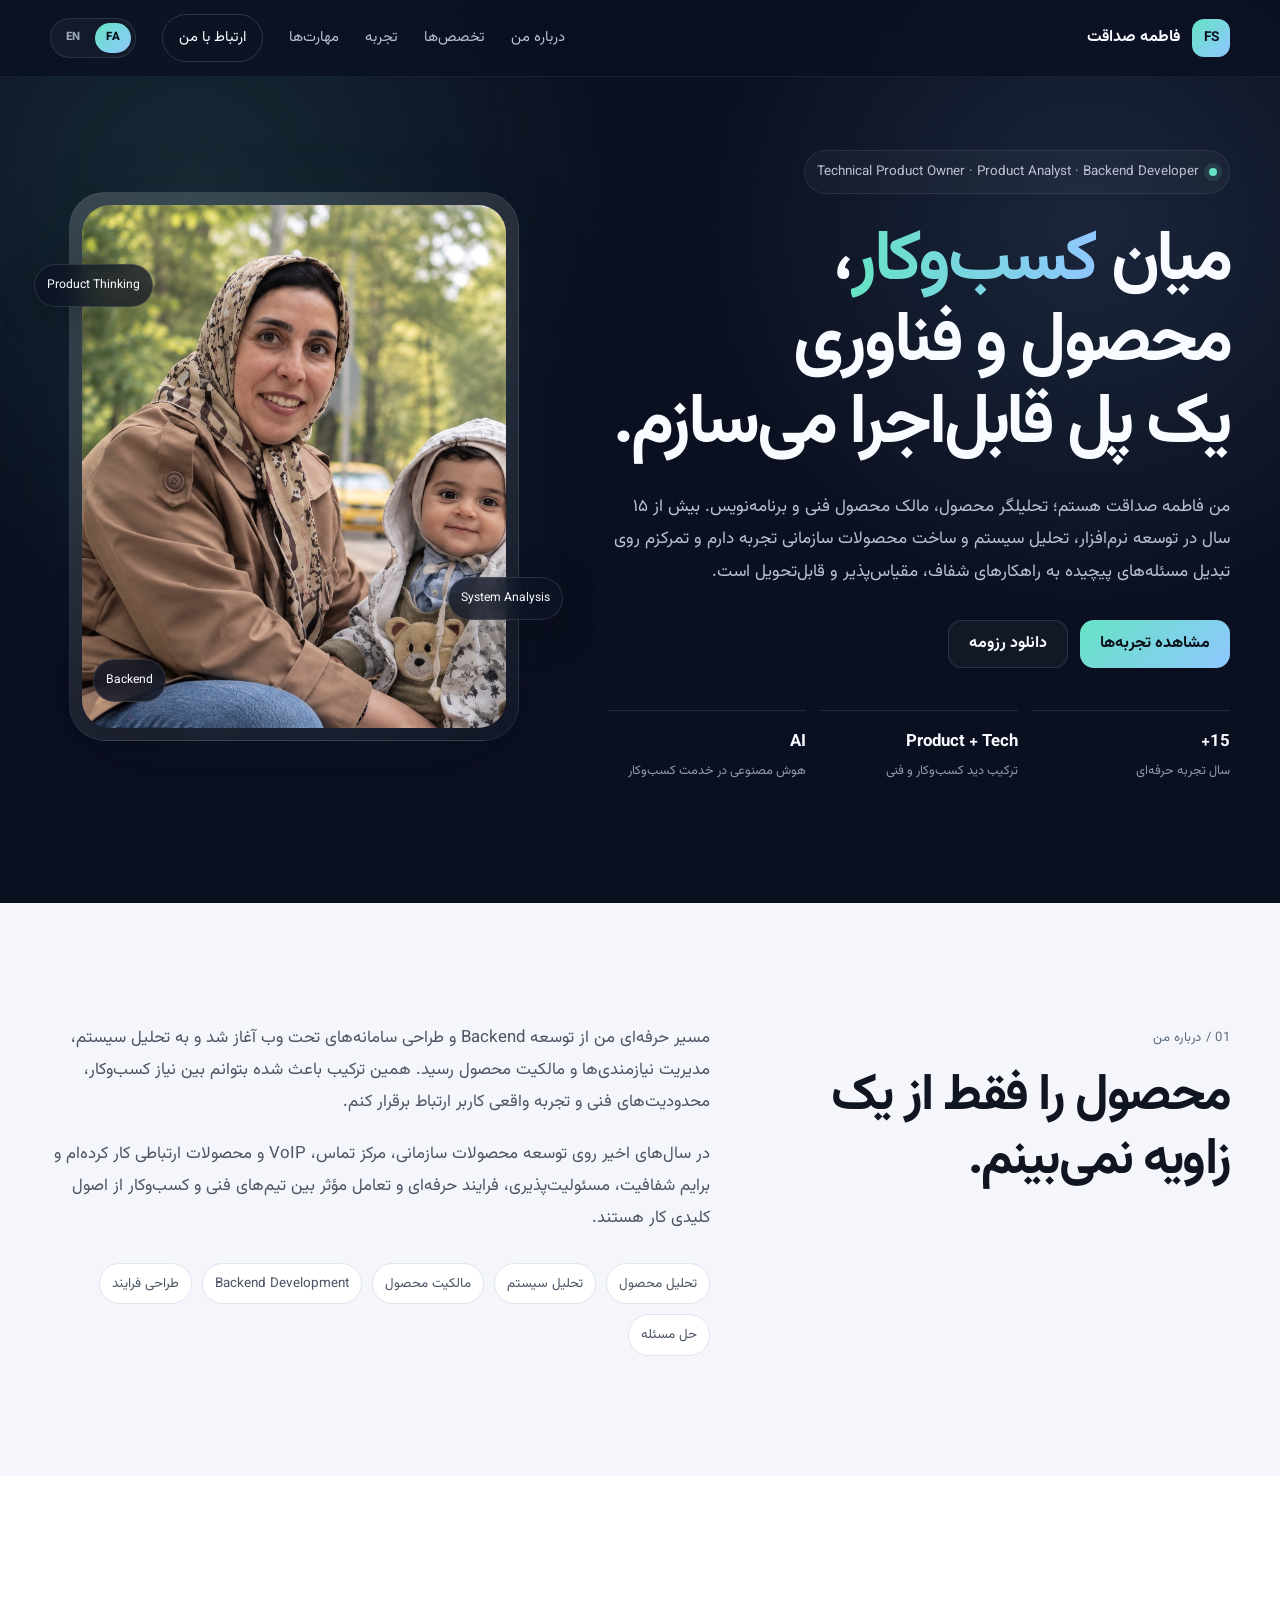
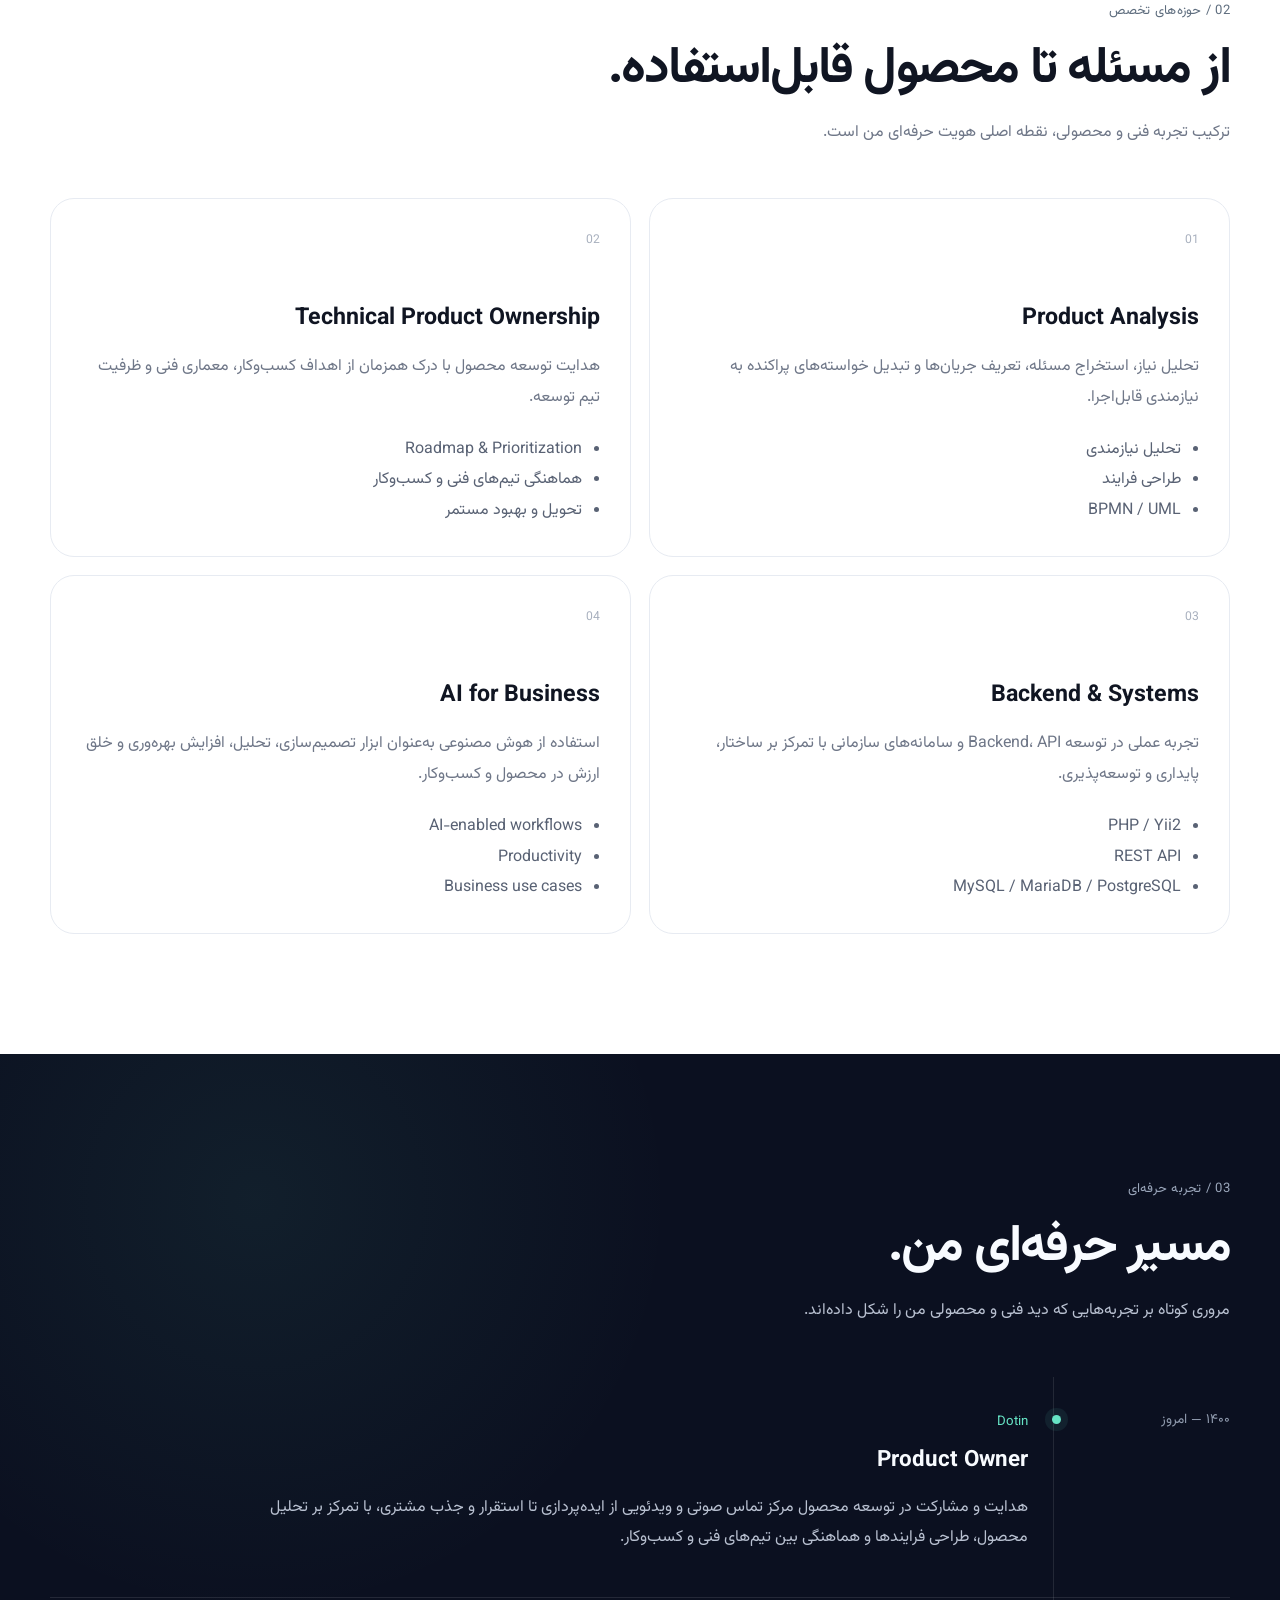
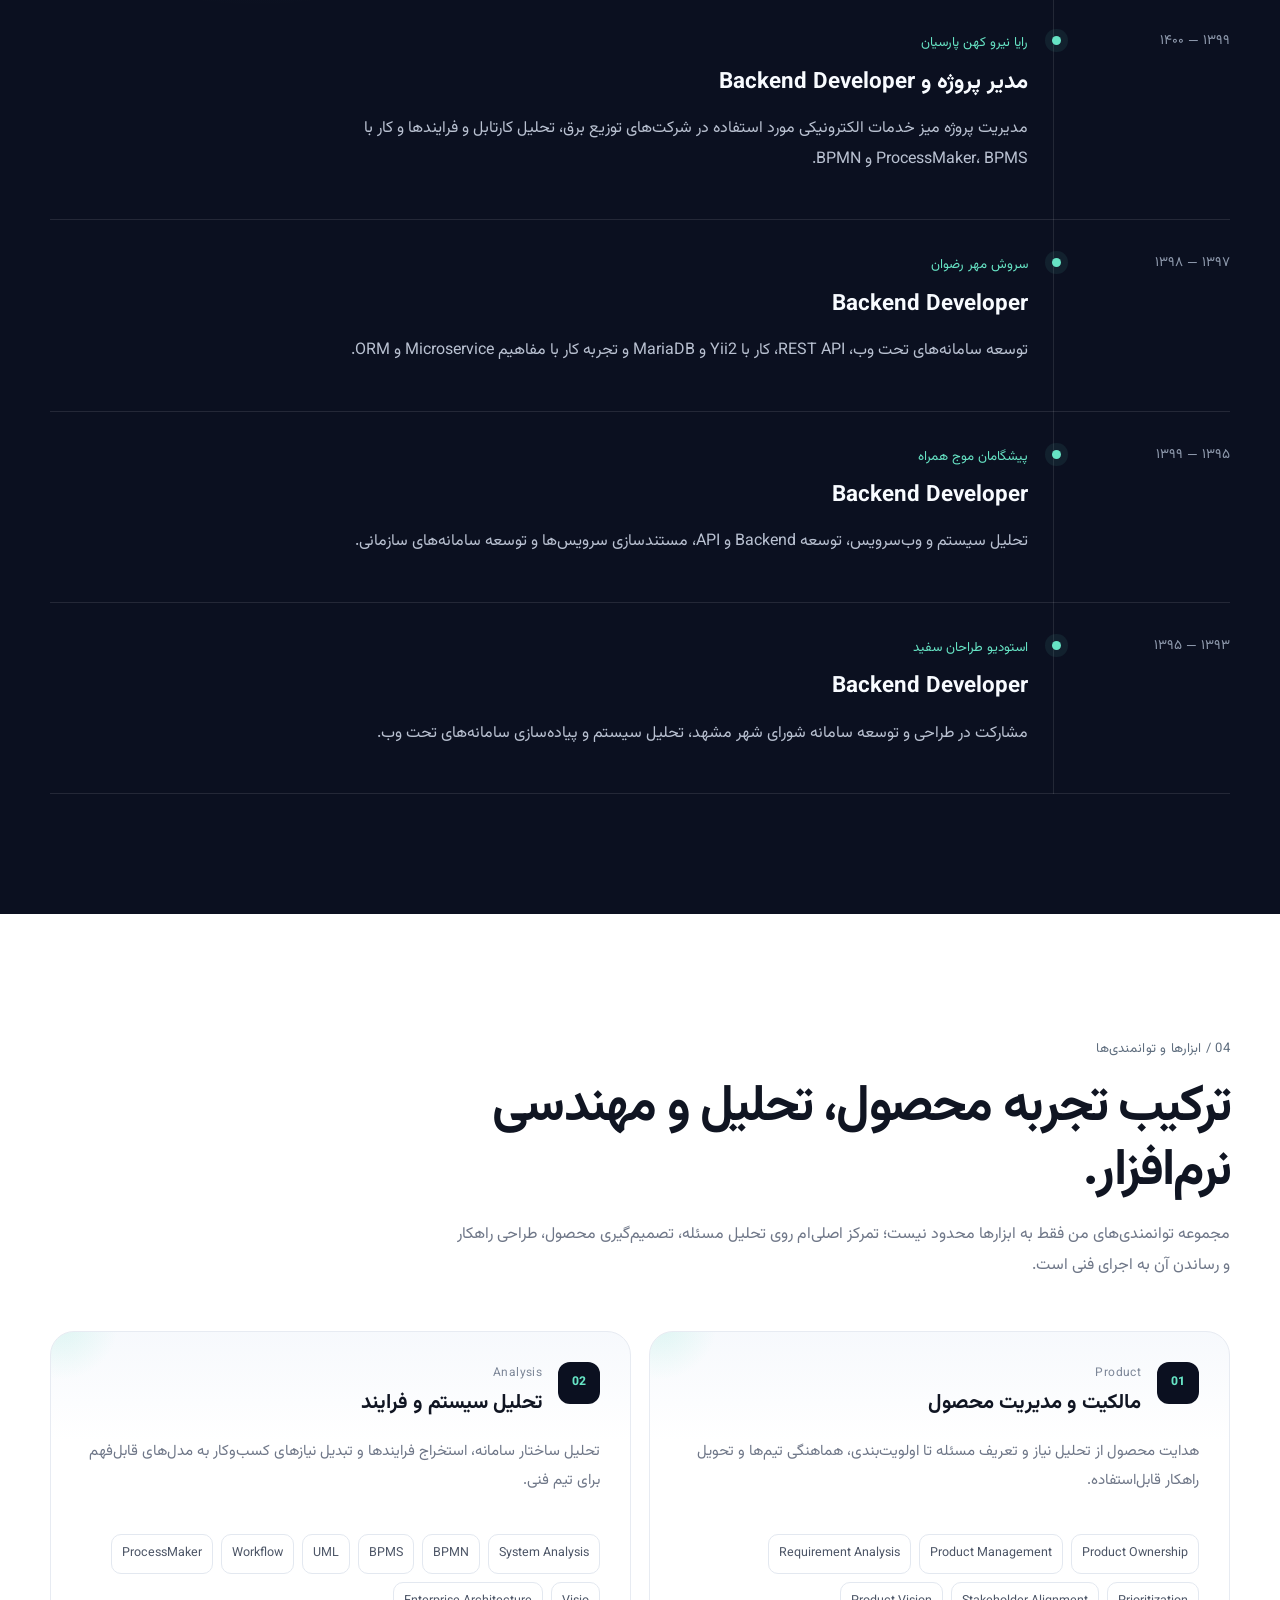
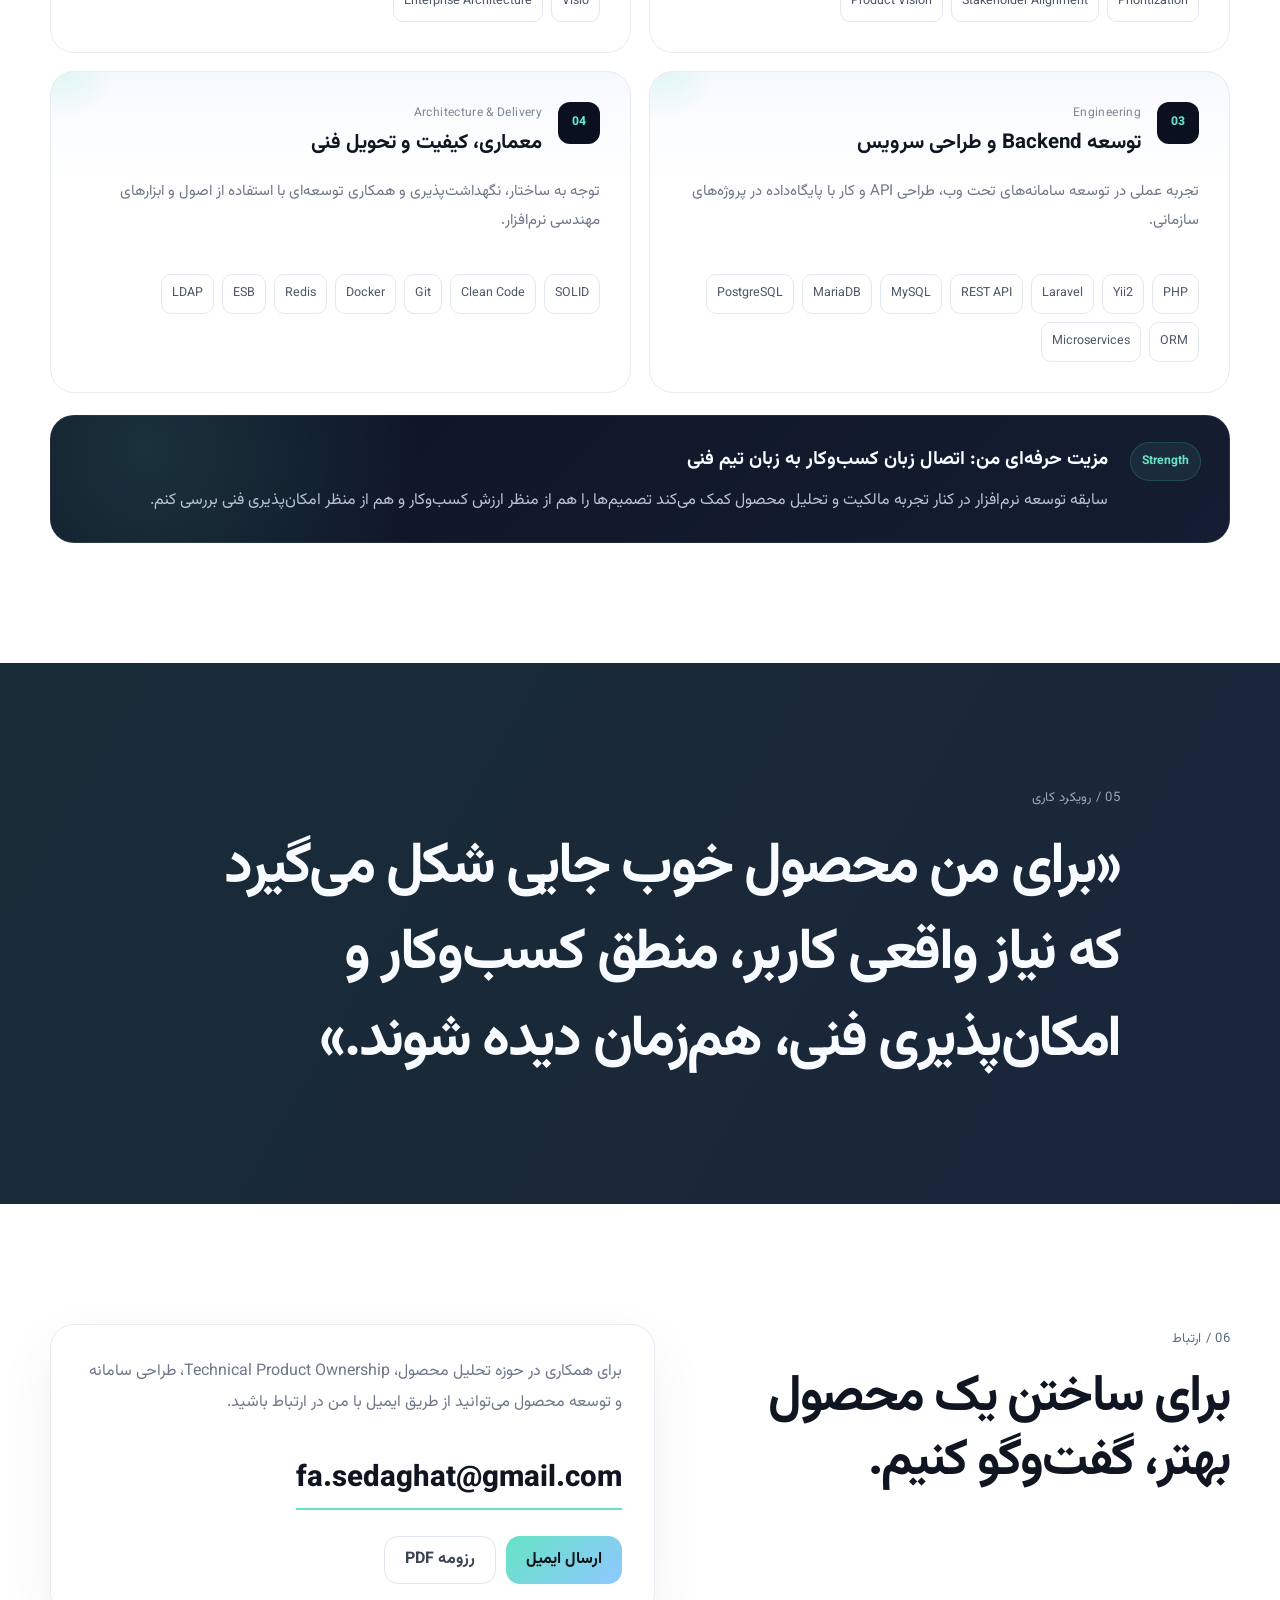
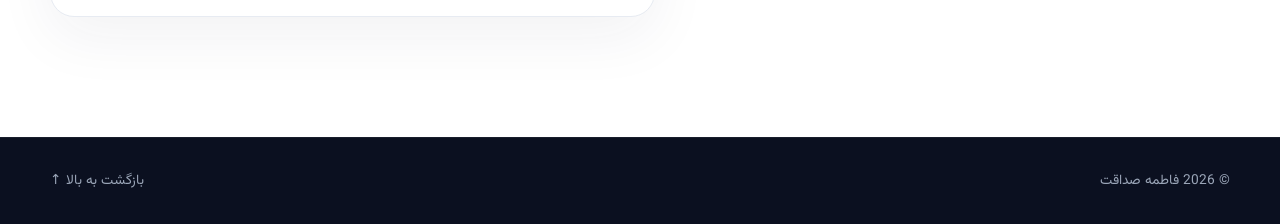
==== commit edfb9d90: "Add en file" ====
--- a/index.html
+++ b/index.html
@@ -33,6 +33,10 @@
         <a href="#experience">تجربه</a>
         <a href="#skills">مهارت‌ها</a>
         <a href="#contact" class="nav-cta">ارتباط با من</a>
+        <div class="lang-switch" aria-label="انتخاب زبان">
+          <a class="lang-link active" href="index.html">FA</a>
+          <a class="lang-link" href="en.html">EN</a>
+        </div>
       </nav>
     </div>
   </header>
--- a/style.css
+++ b/style.css
@@ -737,3 +737,81 @@
   .capability-desc { min-height: auto; }
   .capability-summary { grid-template-columns: 1fr; }
 }
+
+
+/* Language switcher */
+.lang-switch {
+  display: inline-flex;
+  align-items: center;
+  gap: 4px;
+  padding: 4px;
+  border: 1px solid rgba(255,255,255,.10);
+  border-radius: 999px;
+  background: rgba(255,255,255,.035);
+}
+.lang-link {
+  min-width: 36px;
+  height: 30px;
+  padding: 0 9px !important;
+  display: inline-flex;
+  align-items: center;
+  justify-content: center;
+  border-radius: 999px;
+  color: #9aa5b7 !important;
+  font-size: .72rem;
+  font-weight: 800;
+  letter-spacing: .04em;
+}
+.lang-link.active {
+  background: linear-gradient(135deg, var(--accent), var(--accent-2));
+  color: #071016 !important;
+}
+
+/* English version */
+.en-page {
+  direction: ltr;
+  font-family: "Inter", system-ui, -apple-system, BlinkMacSystemFont, "Segoe UI", sans-serif;
+}
+.en-page .hero h1,
+.en-page .section-heading h2,
+.en-page blockquote {
+  letter-spacing: -.045em;
+}
+.en-page .capability-label {
+  direction: ltr;
+  text-align: left;
+}
+.en-page .capability-tags span {
+  direction: ltr;
+}
+.en-page .service-card ul {
+  padding: 0 0 0 18px;
+}
+.en-page .timeline::before {
+  right: auto;
+  left: 176px;
+}
+.en-page .timeline-content::before {
+  right: auto;
+  left: -33px;
+}
+.en-page .email-link {
+  direction: ltr;
+}
+
+@media (max-width: 980px) {
+  .en-page .timeline::before {
+    right: auto;
+    left: 126px;
+  }
+}
+
+@media (max-width: 760px) {
+  .lang-switch {
+    margin-top: 6px;
+    align-self: flex-start;
+  }
+  .en-page .timeline::before {
+    display: none;
+  }
+}
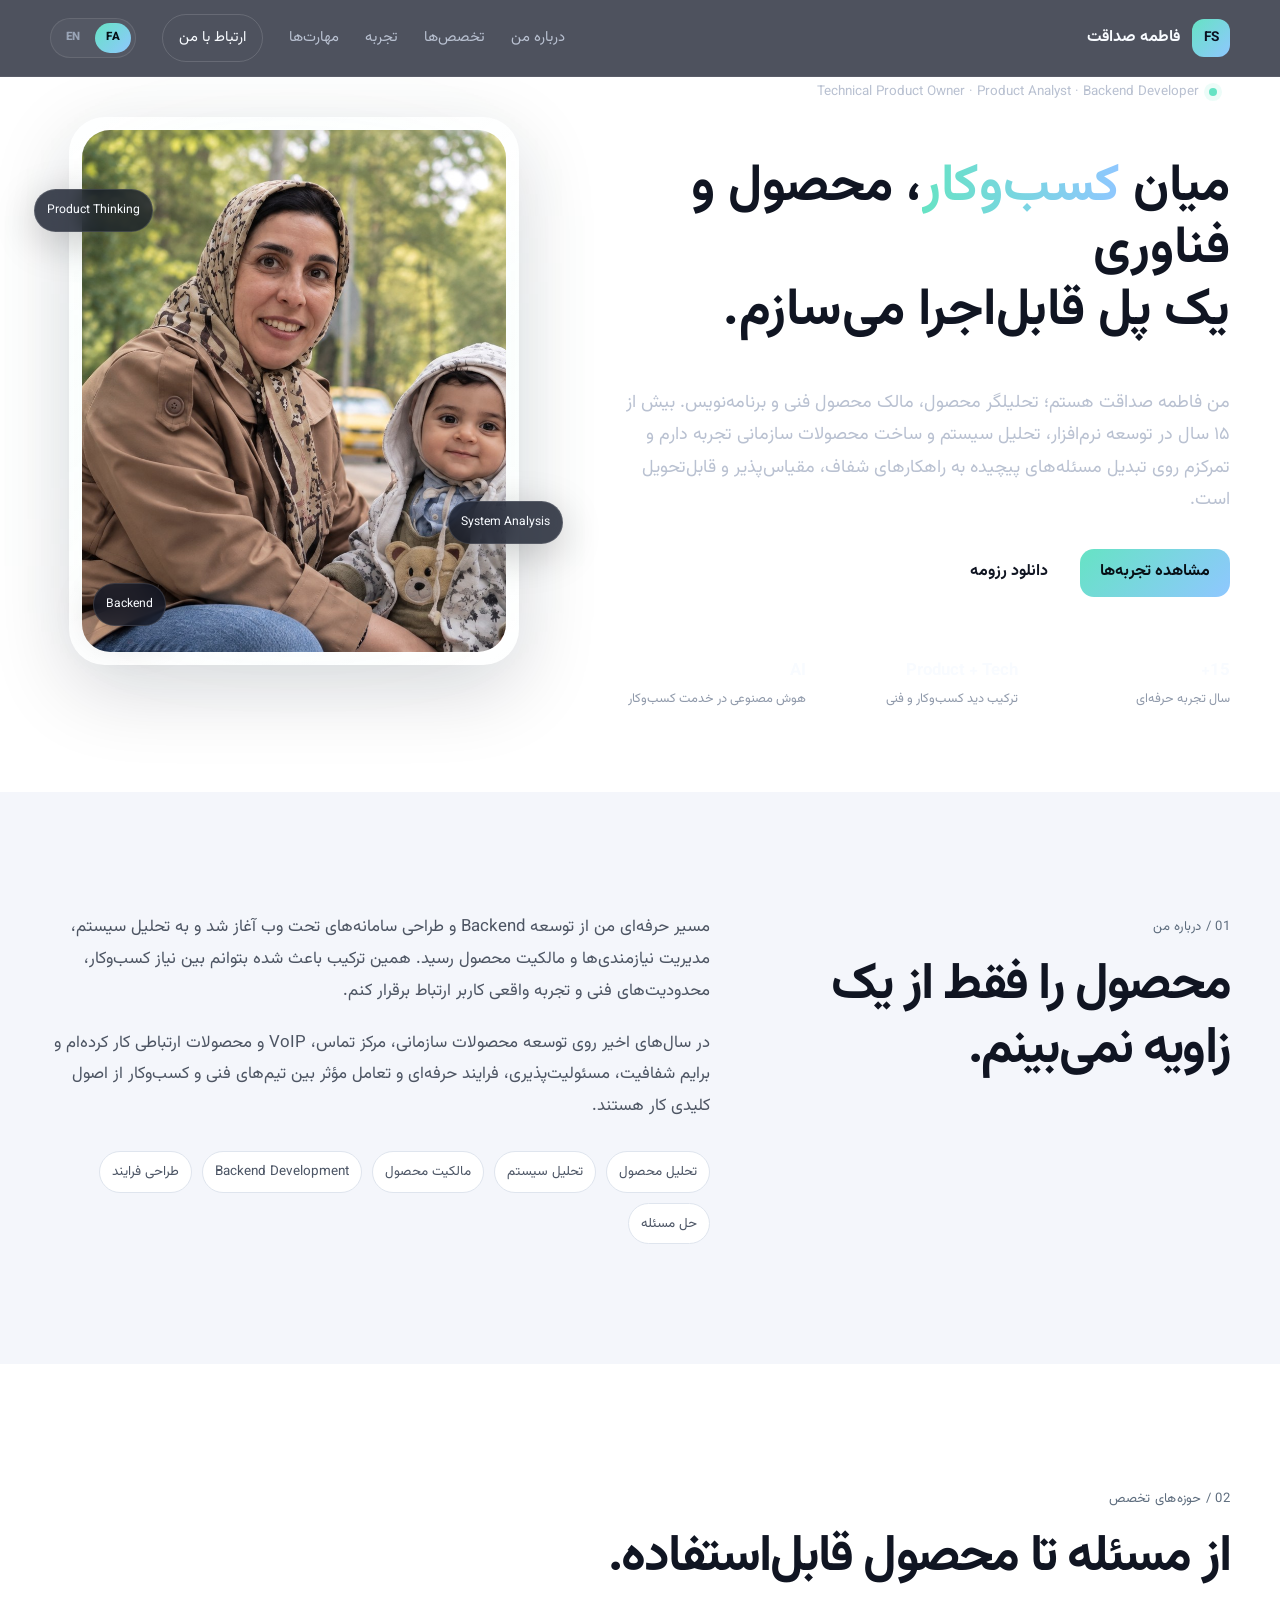
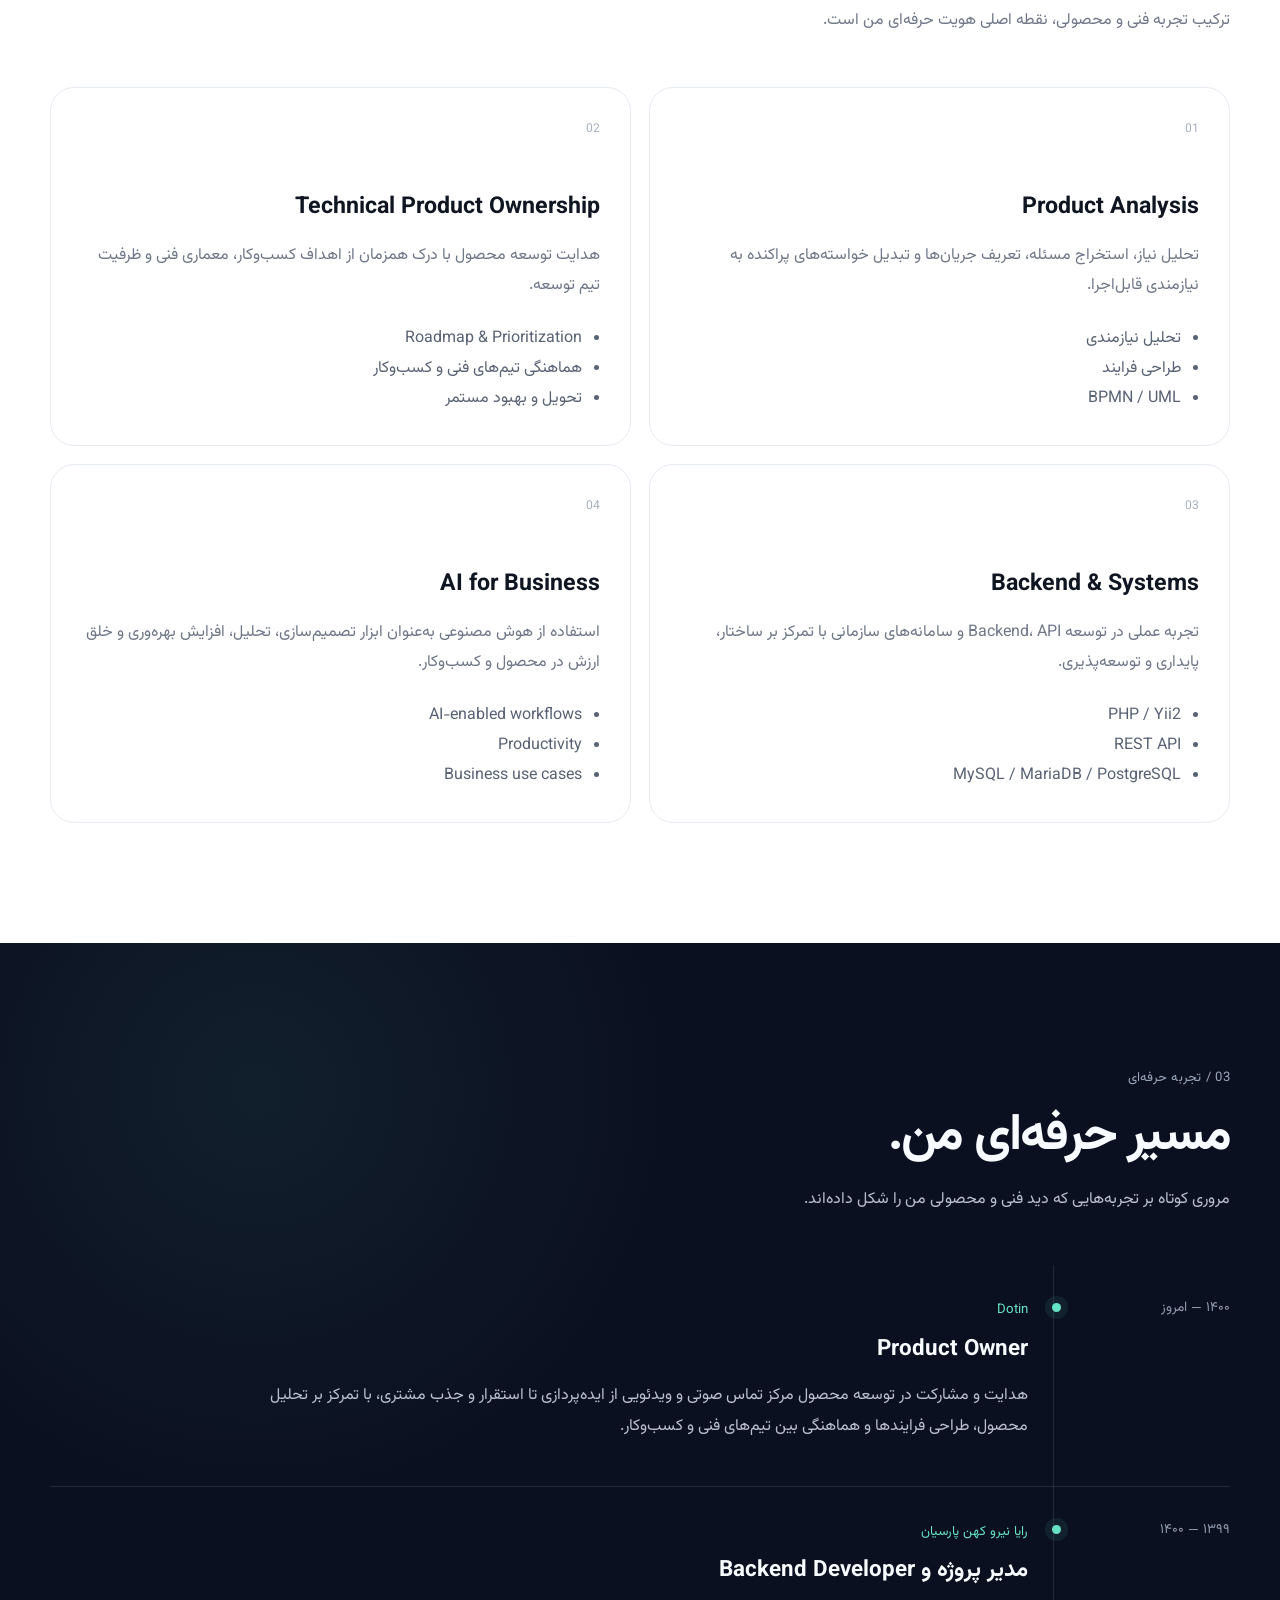
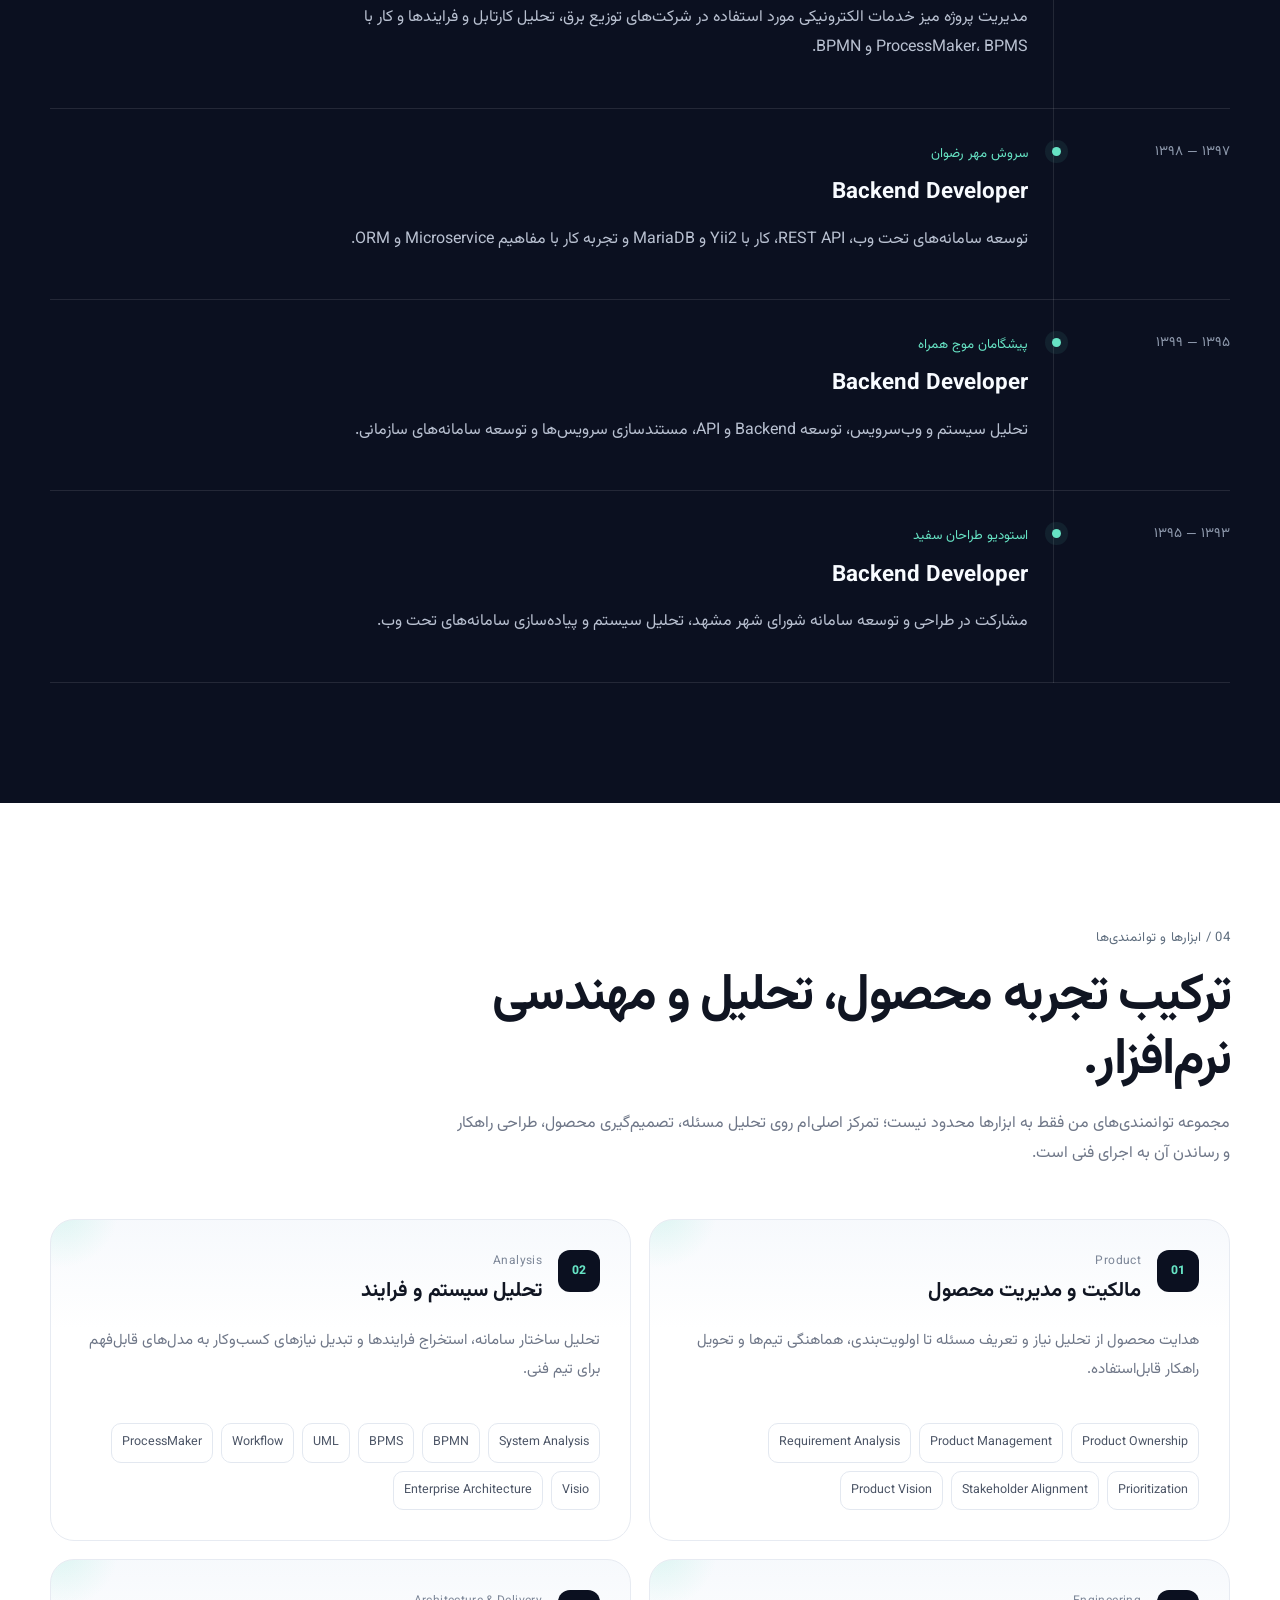
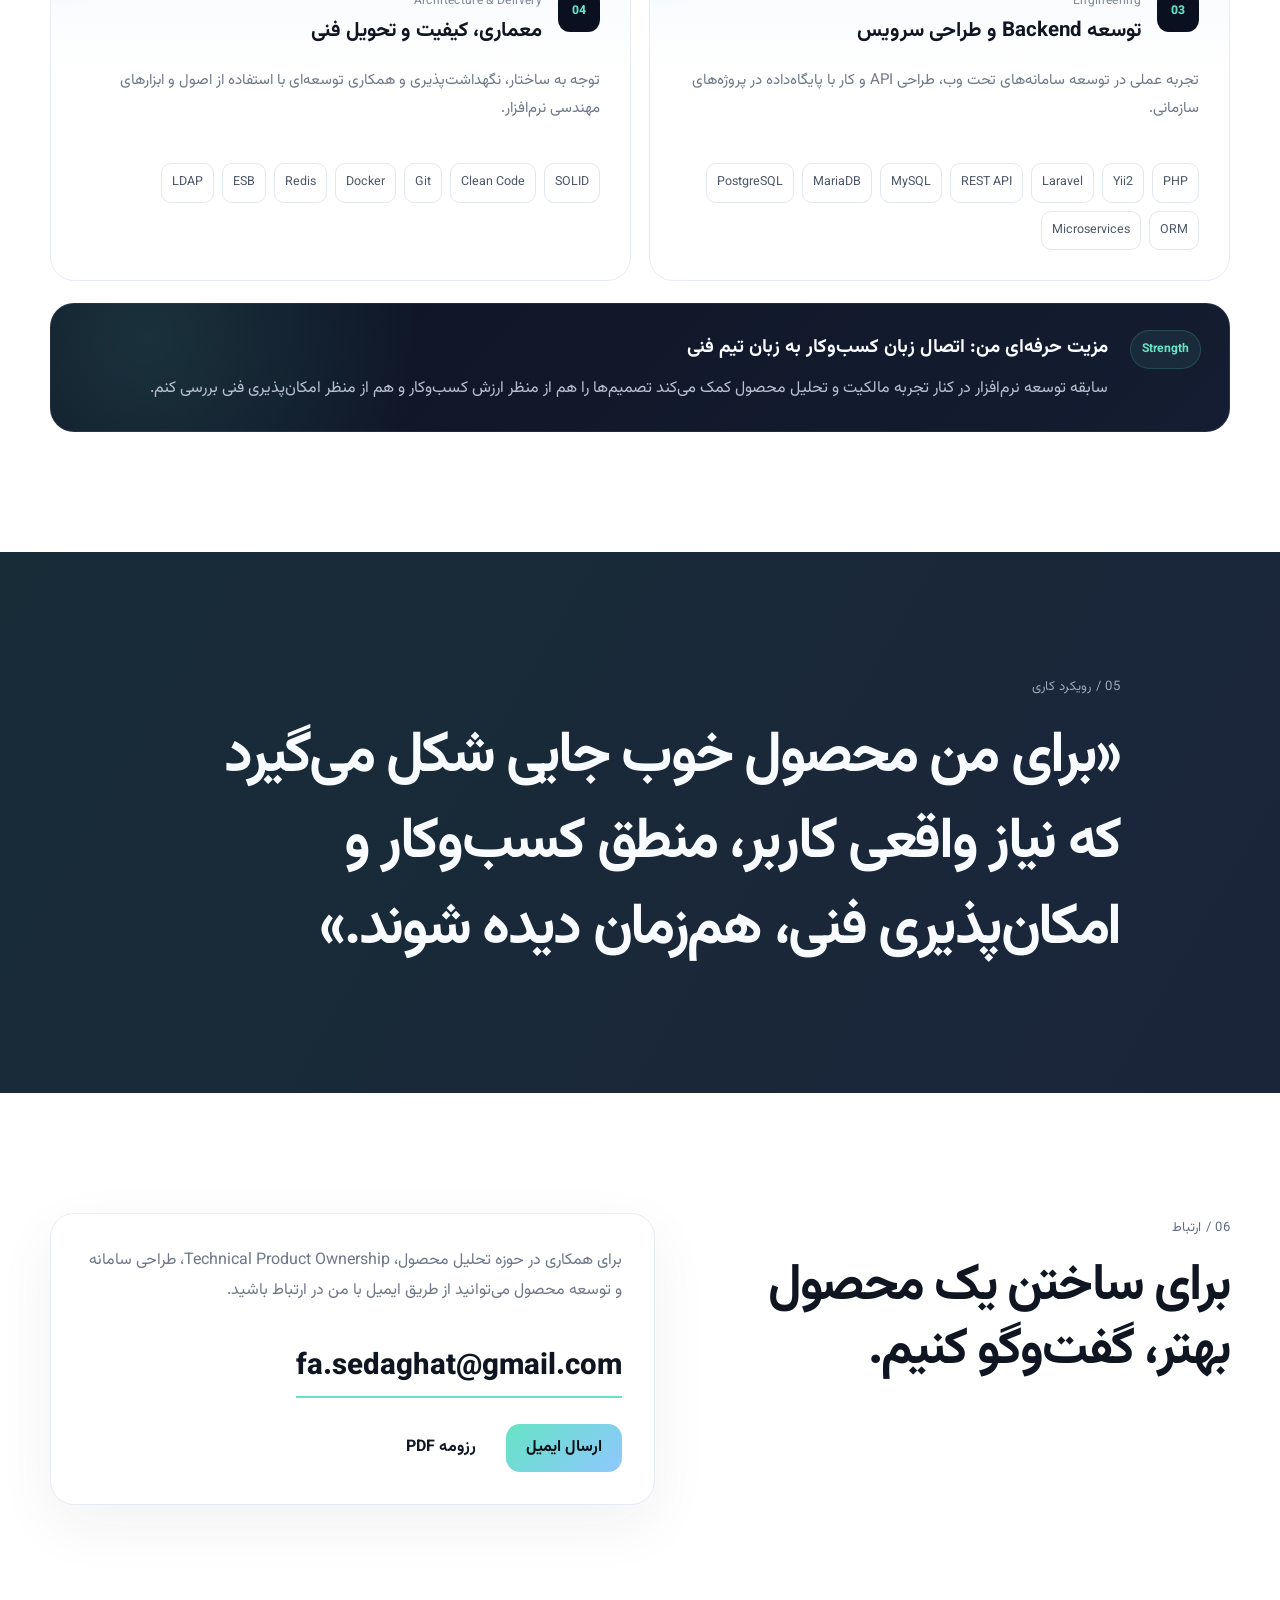
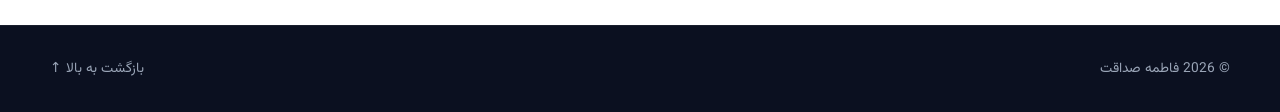
==== commit f990d655: "Update index.html fir resume btn" ====
--- a/index.html
+++ b/index.html
@@ -63,7 +63,7 @@
 
           <div class="hero-actions">
             <a class="btn btn-primary" href="#experience">مشاهده تجربه‌ها</a>
-            <a class="btn btn-ghost" href="assets/fatemeh-sedaghat-resume.pdf" target="_blank" rel="noopener">
+            <a class="btn btn-resume" href="assets/fatemeh-sedaghat-resume.pdf" target="_blank" rel="noopener">
               دانلود رزومه
             </a>
           </div>
@@ -397,7 +397,7 @@
 
           <div class="contact-actions">
             <a class="btn btn-primary" href="mailto:fa.sedaghat@gmail.com">ارسال ایمیل</a>
-            <a class="btn btn-ghost" href="assets/fatemeh-sedaghat-resume.pdf" target="_blank" rel="noopener">رزومه PDF</a>
+            <a class="btn btn-resume" href="assets/fatemeh-sedaghat-resume.pdf" target="_blank" rel="noopener">رزومه PDF</a>
           </div>
         </div>
       </div>
--- a/style.css
+++ b/style.css
@@ -123,7 +123,7 @@
   margin: 5px 0;
 }
 
-.hero {
+/*.hero {
   min-height: 100vh;
   display: flex;
   align-items: center;
@@ -134,8 +134,13 @@
   color: var(--white);
   padding-top: 150px;
   overflow: hidden;
-}
-
+}*/
+.hero {
+    min-height: auto;
+    padding: 70px 0 80px;
+    display: flex;
+    align-items: center;
+}
 .hero-grid {
   position: relative;
   z-index: 2;
@@ -165,11 +170,20 @@
   box-shadow: 0 0 0 5px rgba(102,227,196,.12);
 }
 
-.hero h1 {
+/*.hero h1 {
   margin: 28px 0 24px;
   font-size: clamp(2.8rem, 5.5vw, 5.4rem);
   line-height: 1.16;
   letter-spacing: -.045em;
+}*/
+.hero h1 {
+    font-size: clamp(38px, 5vw, 52px);
+    line-height: 1.2;
+}
+.hero p {
+    font-size: 18px;
+    line-height: 1.8;
+    max-width: 650px;
 }
 .hero h1 span {
   color: transparent;
@@ -815,3 +829,32 @@
     display: none;
   }
 }
+.resume-btn {
+    display: inline-flex;
+    align-items: center;
+    justify-content: center;
+    gap: 8px;
+
+    padding: 14px 28px;
+    border-radius: 18px;
+
+    background: transparent;
+    border: 2px solid #111827;
+
+    color: #111827;
+    font-size: 18px;
+    font-weight: 700;
+    text-decoration: none;
+
+    transition: all 0.3s ease;
+}
+
+.resume-btn:hover {
+    background: #111827;
+    color: #ffffff;
+    transform: translateY(-2px);
+}
+
+.resume-btn:active {
+    transform: translateY(0);
+}
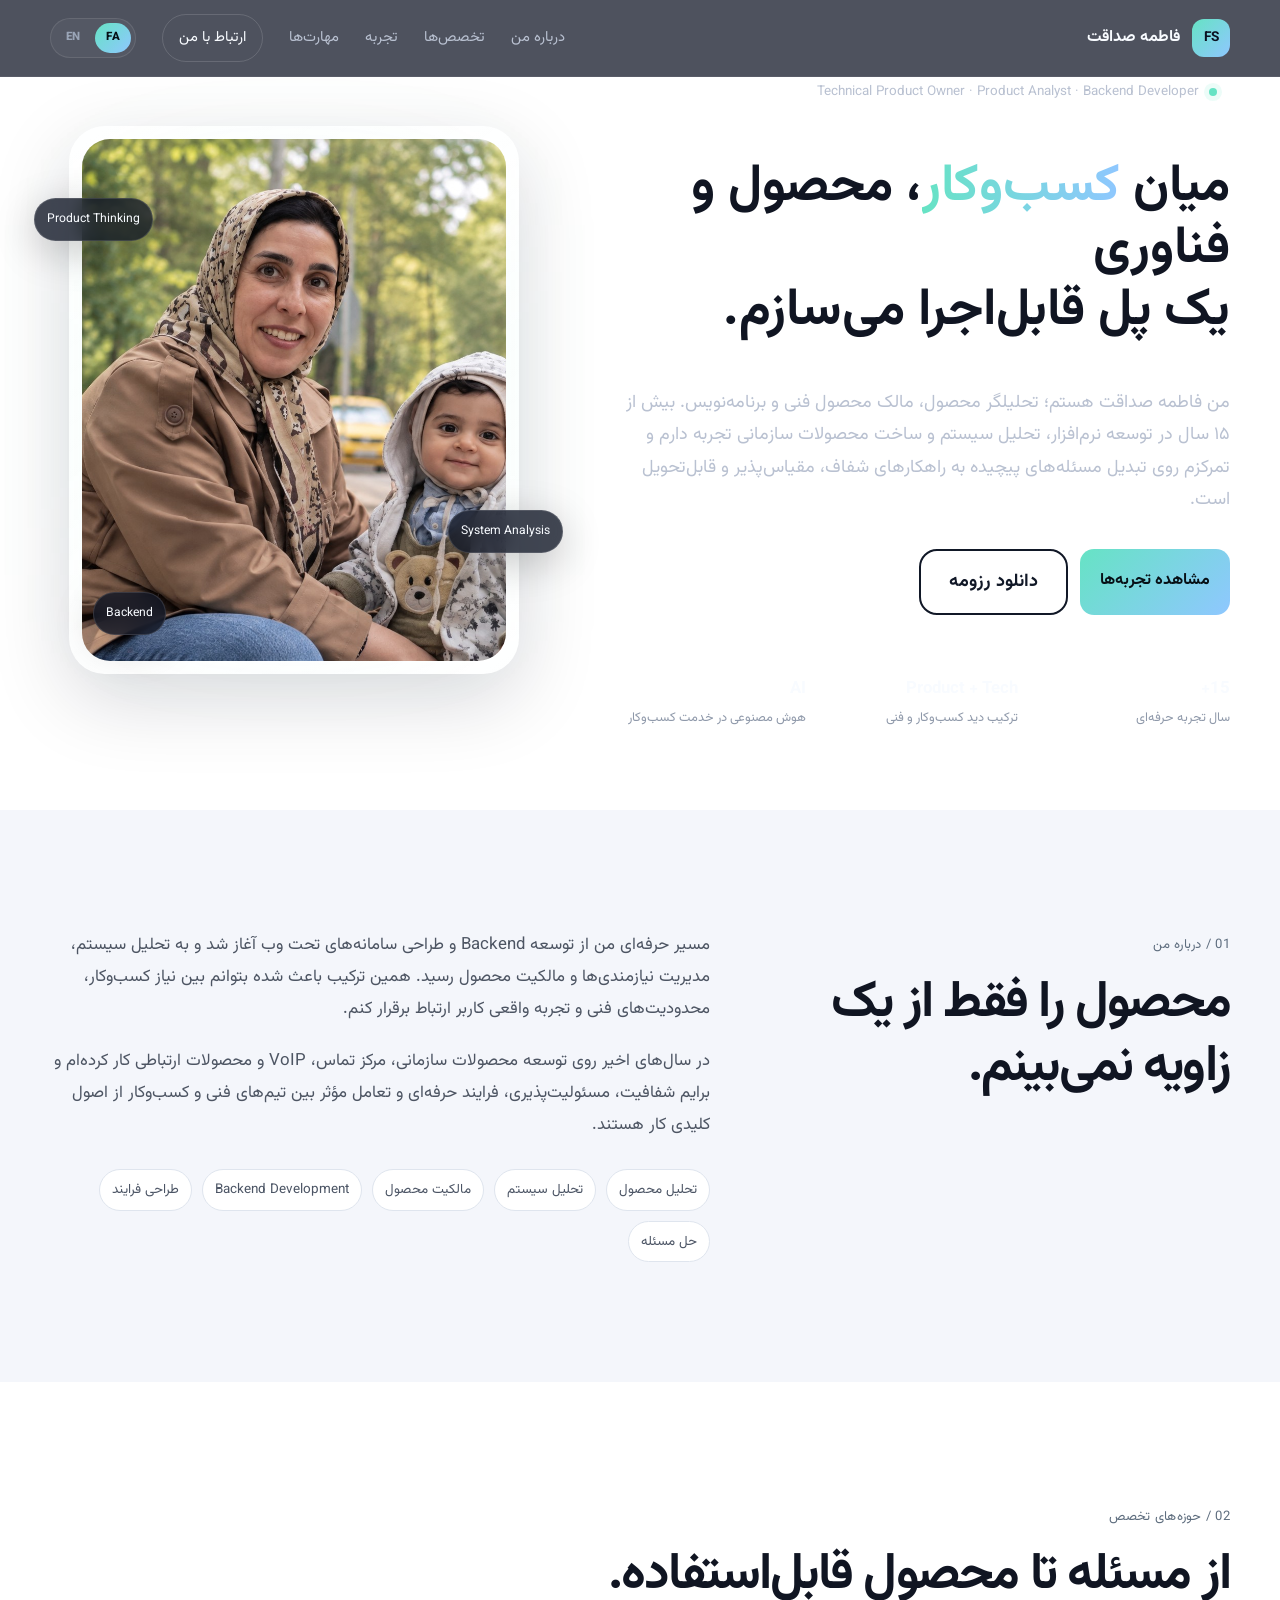
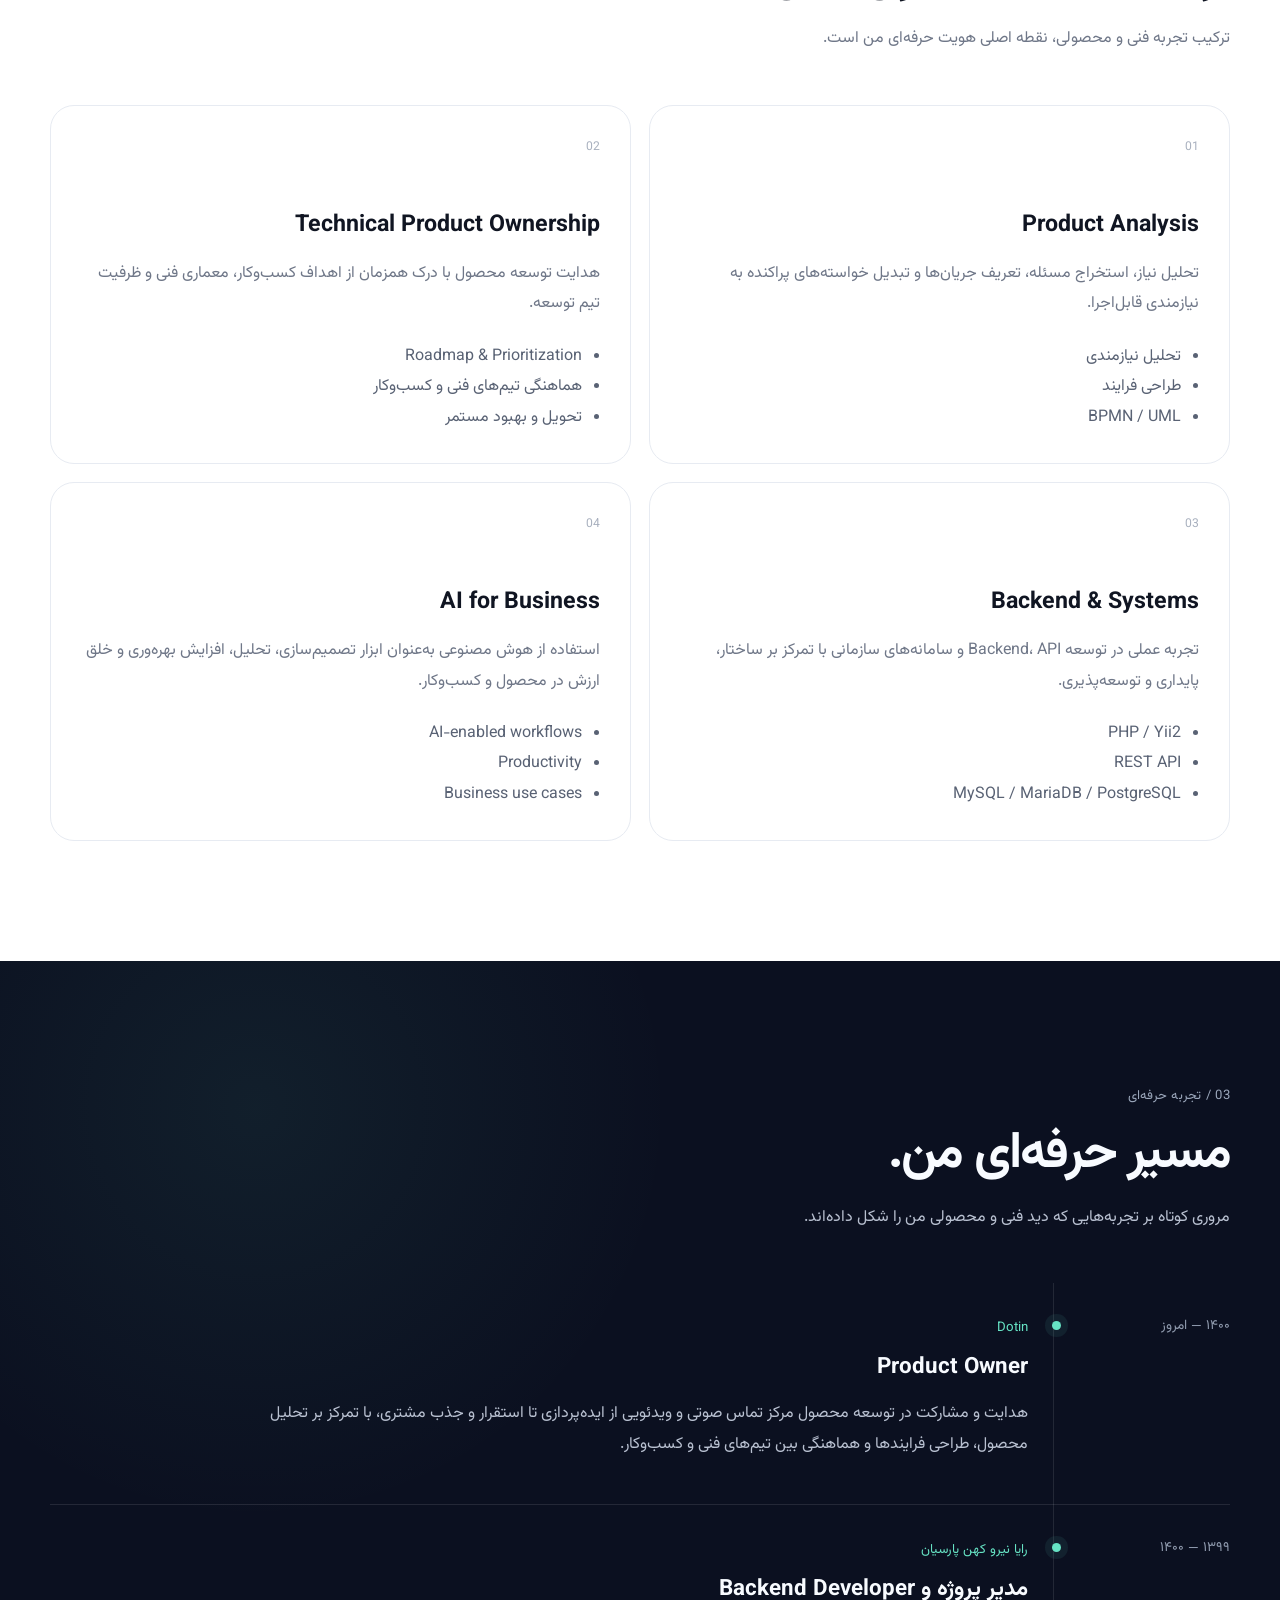
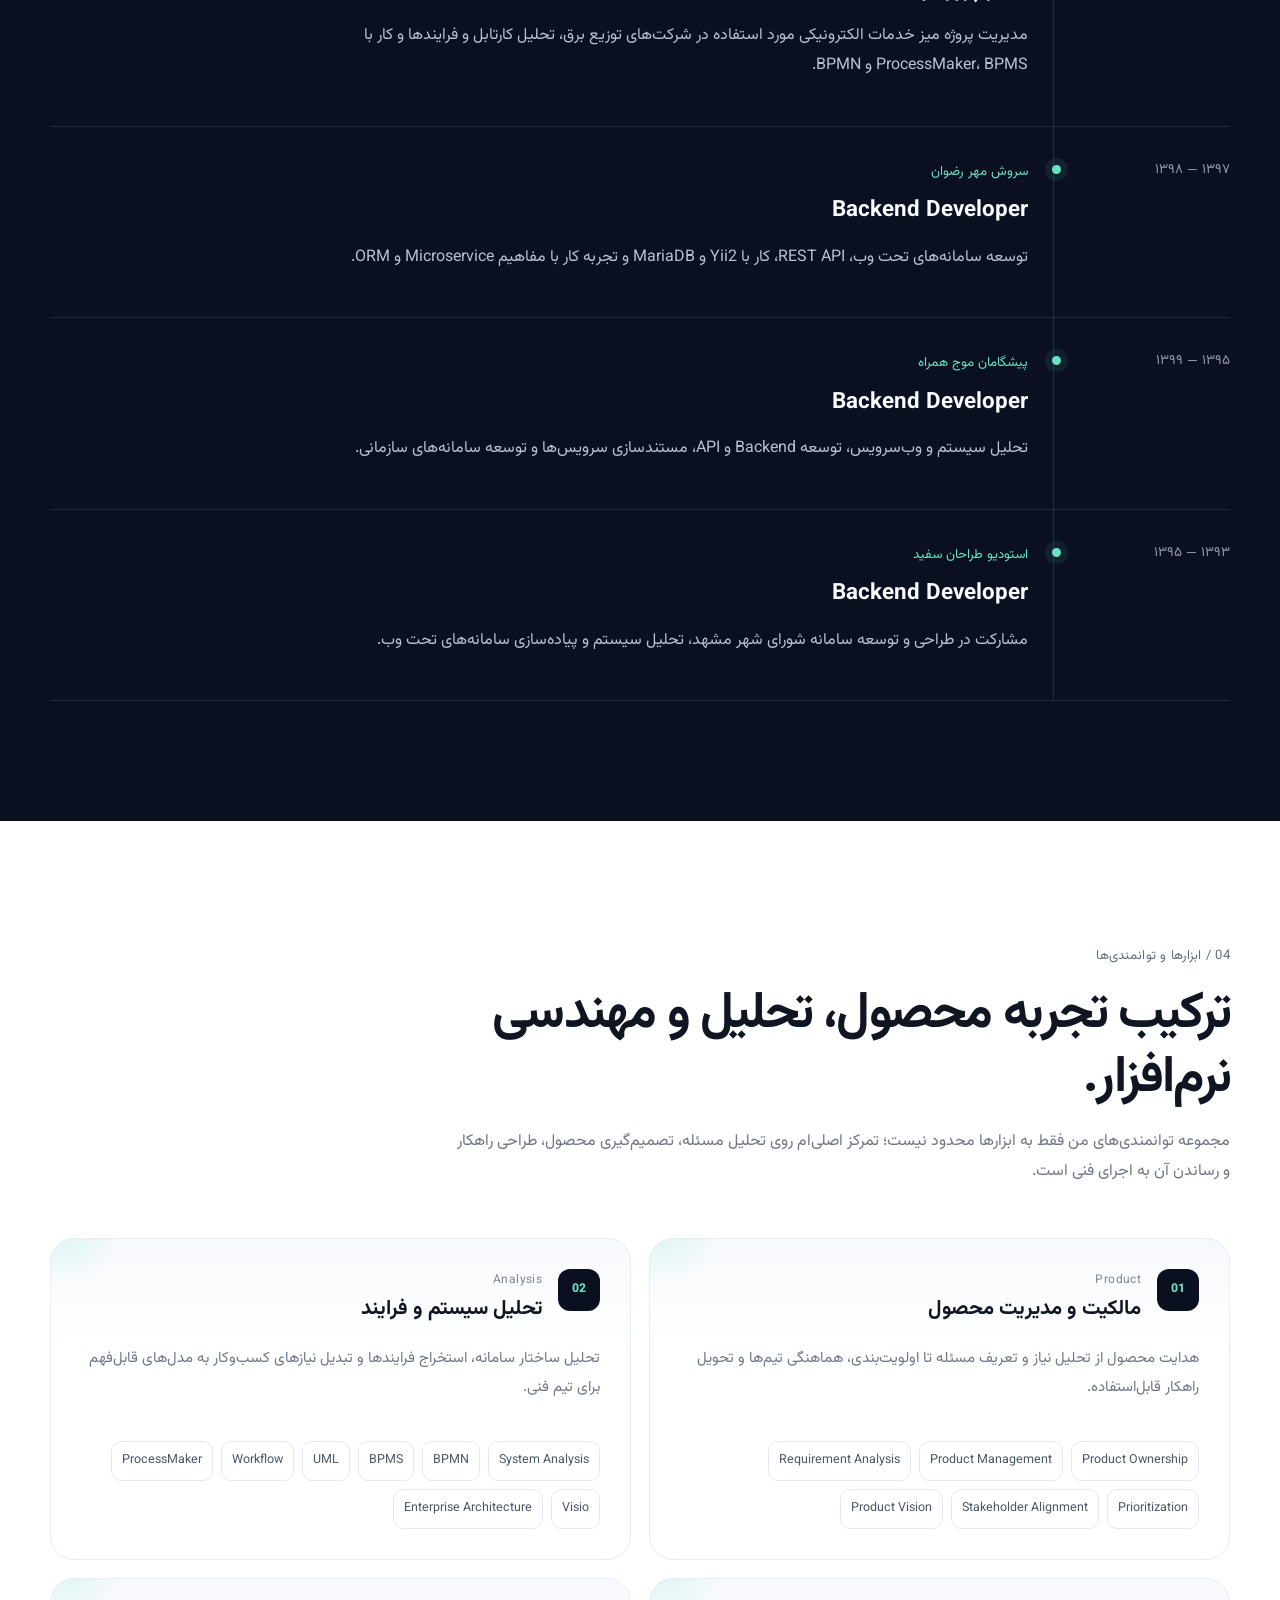
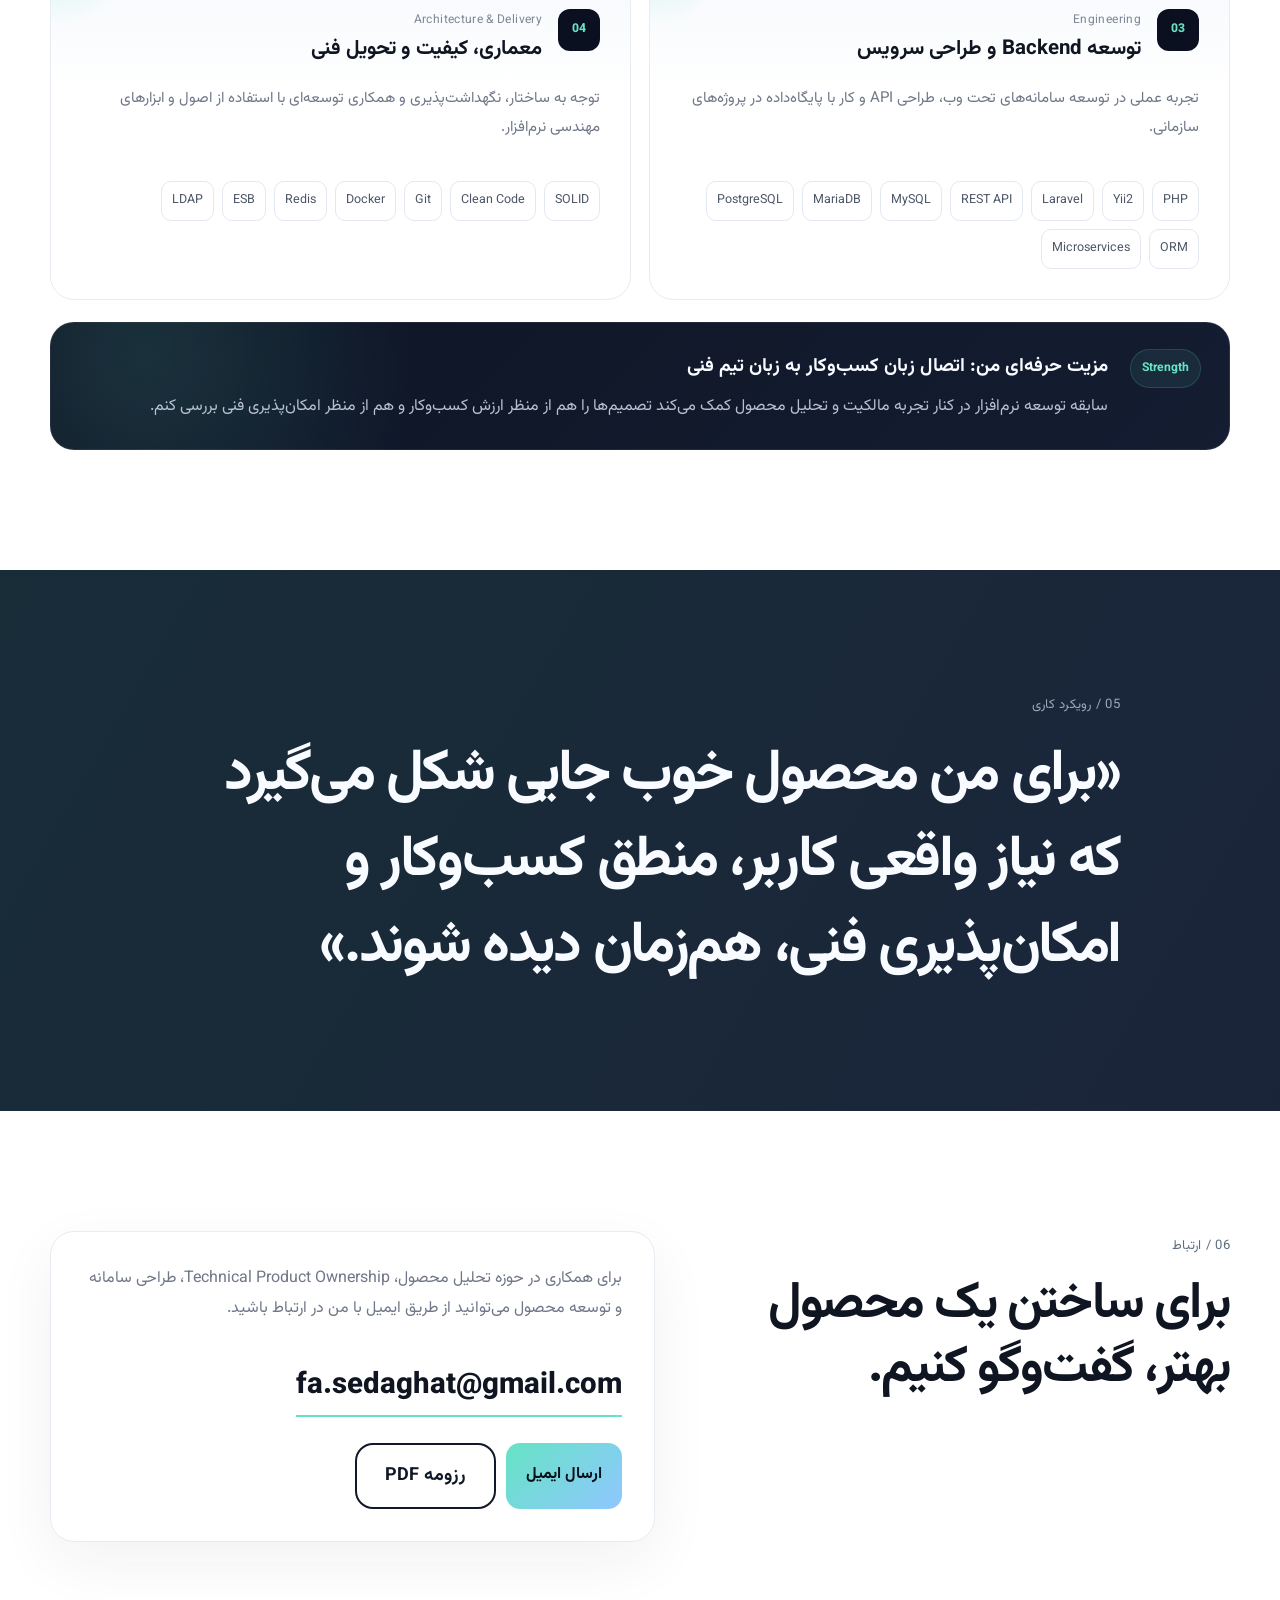
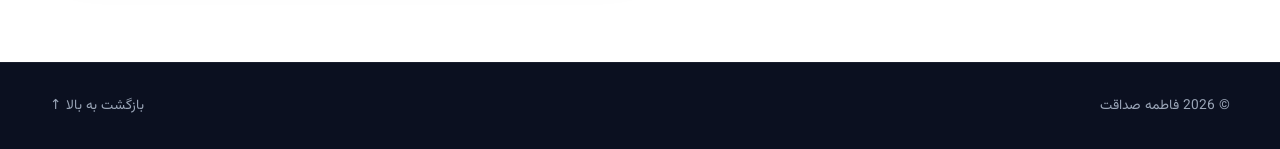
==== commit 22e3be6a: "Update index.html" ====
--- a/index.html
+++ b/index.html
@@ -63,7 +63,7 @@
 
           <div class="hero-actions">
             <a class="btn btn-primary" href="#experience">مشاهده تجربه‌ها</a>
-            <a class="btn btn-resume" href="assets/fatemeh-sedaghat-resume.pdf" target="_blank" rel="noopener">
+            <a class="resume-btn" href="assets/fatemeh-sedaghat-resume.pdf" target="_blank" rel="noopener">
               دانلود رزومه
             </a>
           </div>
@@ -397,7 +397,7 @@
 
           <div class="contact-actions">
             <a class="btn btn-primary" href="mailto:fa.sedaghat@gmail.com">ارسال ایمیل</a>
-            <a class="btn btn-resume" href="assets/fatemeh-sedaghat-resume.pdf" target="_blank" rel="noopener">رزومه PDF</a>
+            <a class="resume-btn" href="assets/fatemeh-sedaghat-resume.pdf" target="_blank" rel="noopener">رزومه PDF</a>
           </div>
         </div>
       </div>
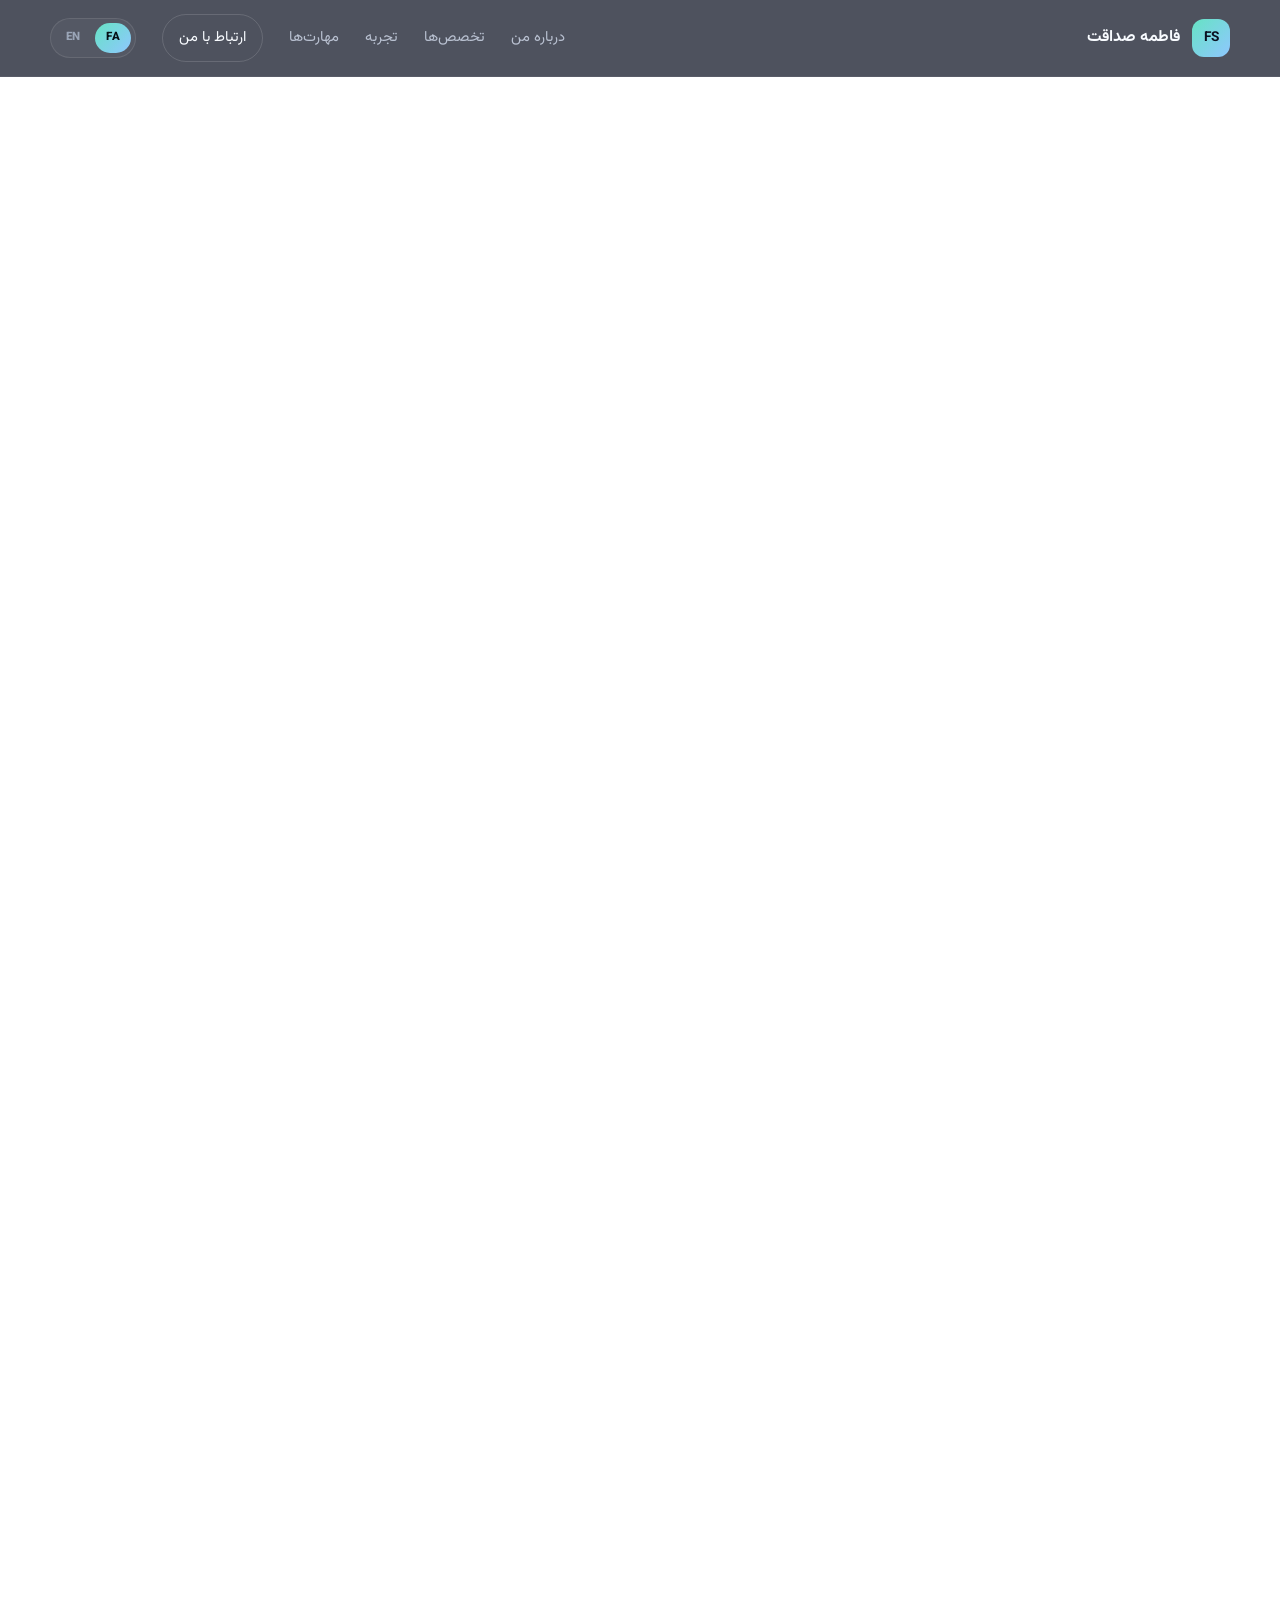
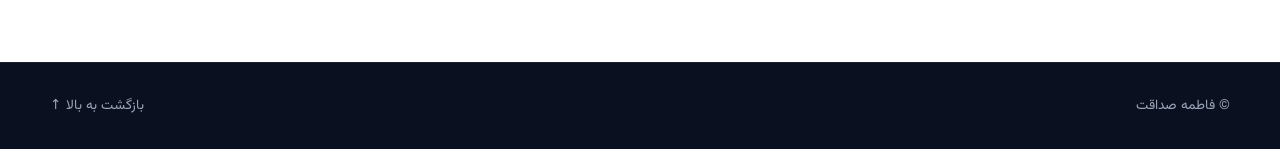
==== commit 5098d9c6: "Update index.html" ====
--- a/index.html
+++ b/index.html
@@ -42,7 +42,7 @@
   </header>
 
   <main>
-    <section class="hero section">
+    <section class="hero section reveal">
       <div class="hero-grid container">
         <div class="hero-copy reveal">
           <div class="eyebrow">
@@ -98,7 +98,7 @@
       <div class="hero-grid-bg"></div>
     </section>
 
-    <section class="section section-muted" id="about">
+    <section class="section section-muted reveal" id="about">
       <div class="container two-col">
         <div class="section-heading reveal">
           <span class="kicker">01 / درباره من</span>
@@ -129,7 +129,7 @@
       </div>
     </section>
 
-    <section class="section" id="expertise">
+    <section class="section reveal" id="expertise">
       <div class="container">
         <div class="section-heading wide reveal">
           <span class="kicker">02 / حوزه‌های تخصص</span>
@@ -185,7 +185,7 @@
       </div>
     </section>
 
-    <section class="section section-dark" id="experience">
+    <section class="section section-dark reveal" id="experience">
       <div class="container">
         <div class="section-heading wide reveal">
           <span class="kicker">03 / تجربه حرفه‌ای</span>
@@ -254,7 +254,7 @@
       </div>
     </section>
 
-    <section class="section" id="skills">
+    <section class="section reveal" id="skills">
       <div class="container">
         <div class="section-heading wide reveal">
           <span class="kicker">04 / ابزارها و توانمندی‌ها</span>
@@ -370,7 +370,7 @@
       </div>
     </section>
 
-    <section class="section section-accent">
+    <section class="section section-accent reveal">
       <div class="container philosophy reveal">
         <span class="kicker">05 / رویکرد کاری</span>
         <blockquote>
@@ -380,7 +380,7 @@
       </div>
     </section>
 
-    <section class="section" id="contact">
+    <section class="section reveal" id="contact">
       <div class="container contact-grid">
         <div class="section-heading reveal">
           <span class="kicker">06 / ارتباط</span>
--- a/style.css
+++ b/style.css
@@ -858,3 +858,47 @@
 .resume-btn:active {
     transform: translateY(0);
 }
+/* Hero animations */
+.hero-title {
+    opacity: 0;
+    transform: translateY(30px);
+    animation: fadeUp 0.8s ease forwards;
+}
+
+.hero-description {
+    opacity: 0;
+    transform: translateY(25px);
+    animation: fadeUp 0.8s ease 0.2s forwards;
+}
+
+.hero-actions {
+    opacity: 0;
+    transform: translateY(20px);
+    animation: fadeUp 0.8s ease 0.4s forwards;
+}
+.hero-actions a {
+    transition: 
+        transform 0.3s ease,
+        box-shadow 0.3s ease;
+}
+
+.hero-actions a:hover {
+    transform: translateY(-4px);
+    box-shadow: 0 12px 30px rgba(0, 0, 0, 0.12);
+}
+.reveal {
+    opacity: 0;
+    transform: translateY(40px);
+    transition: all 0.8s ease;
+}
+
+.reveal.active {
+    opacity: 1;
+    transform: translateY(0);
+}
+@keyframes fadeUp {
+    to {
+        opacity: 1;
+        transform: translateY(0);
+    }
+}
